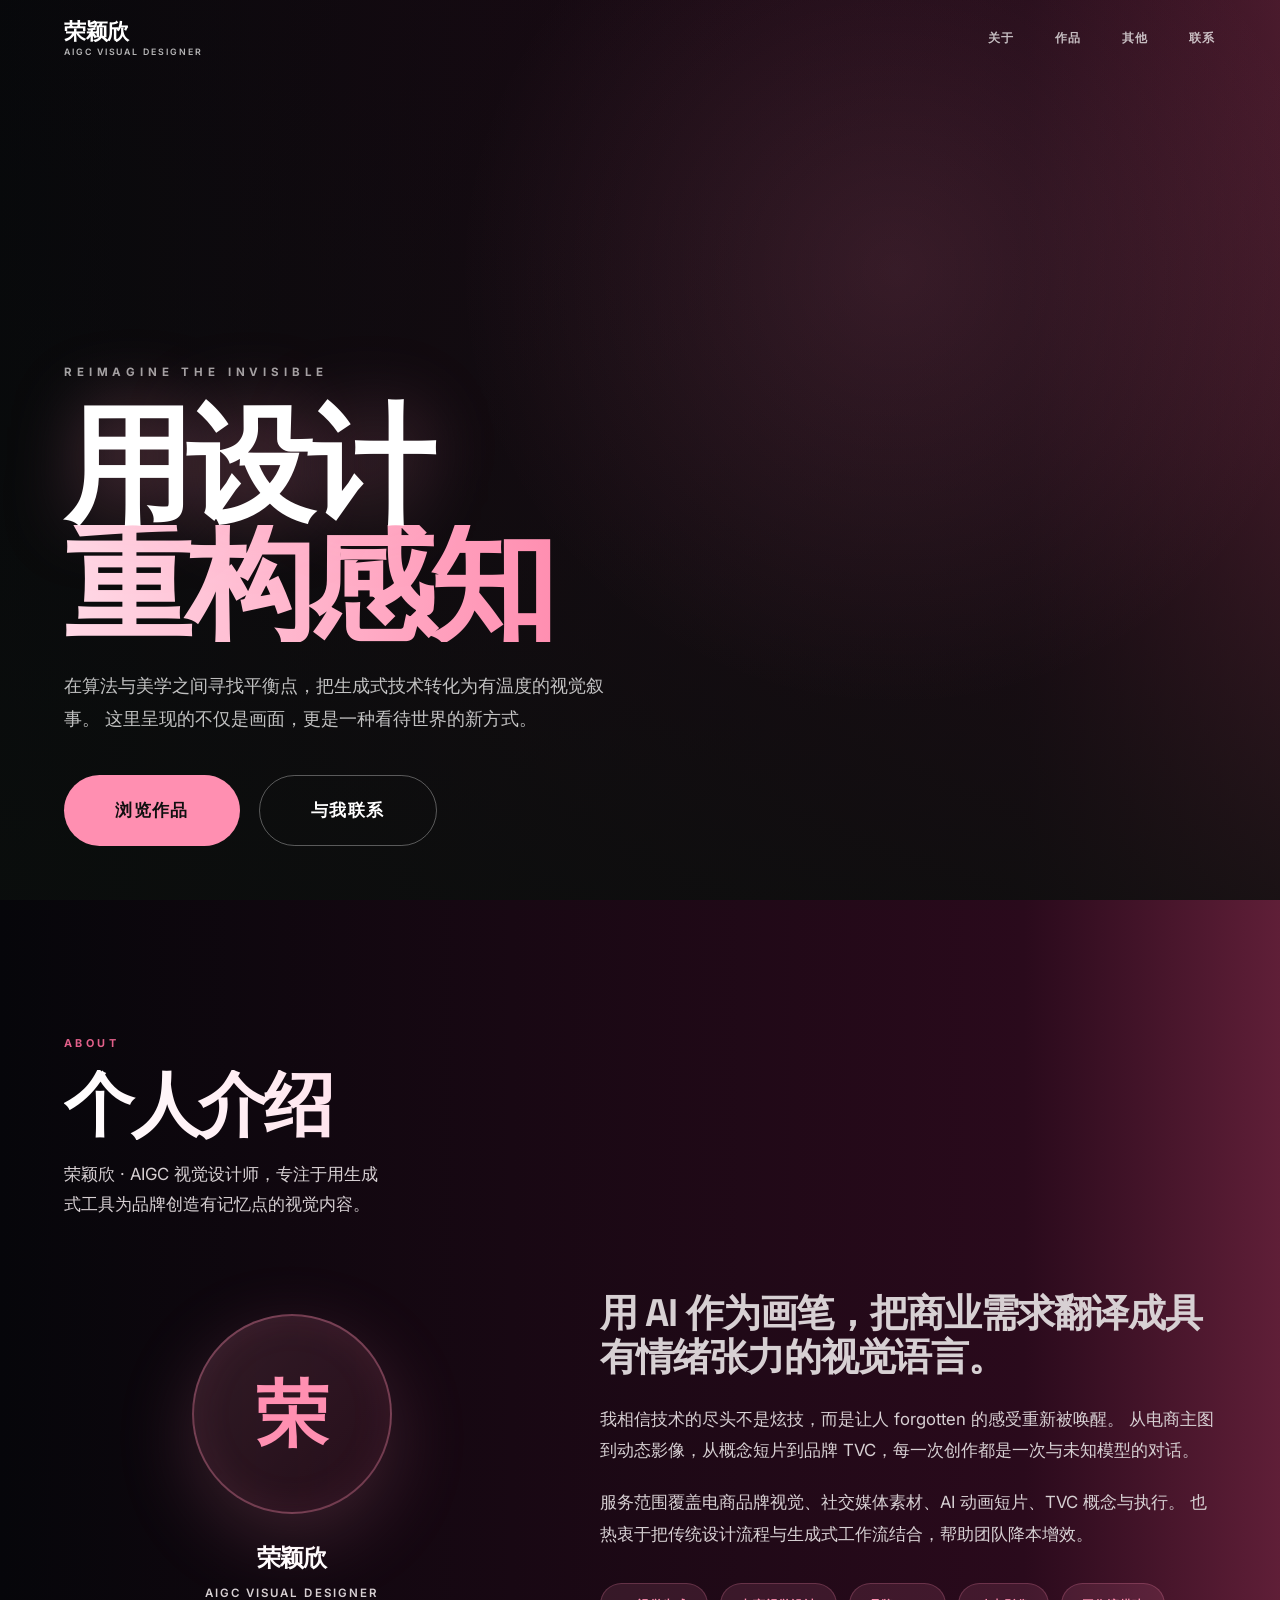
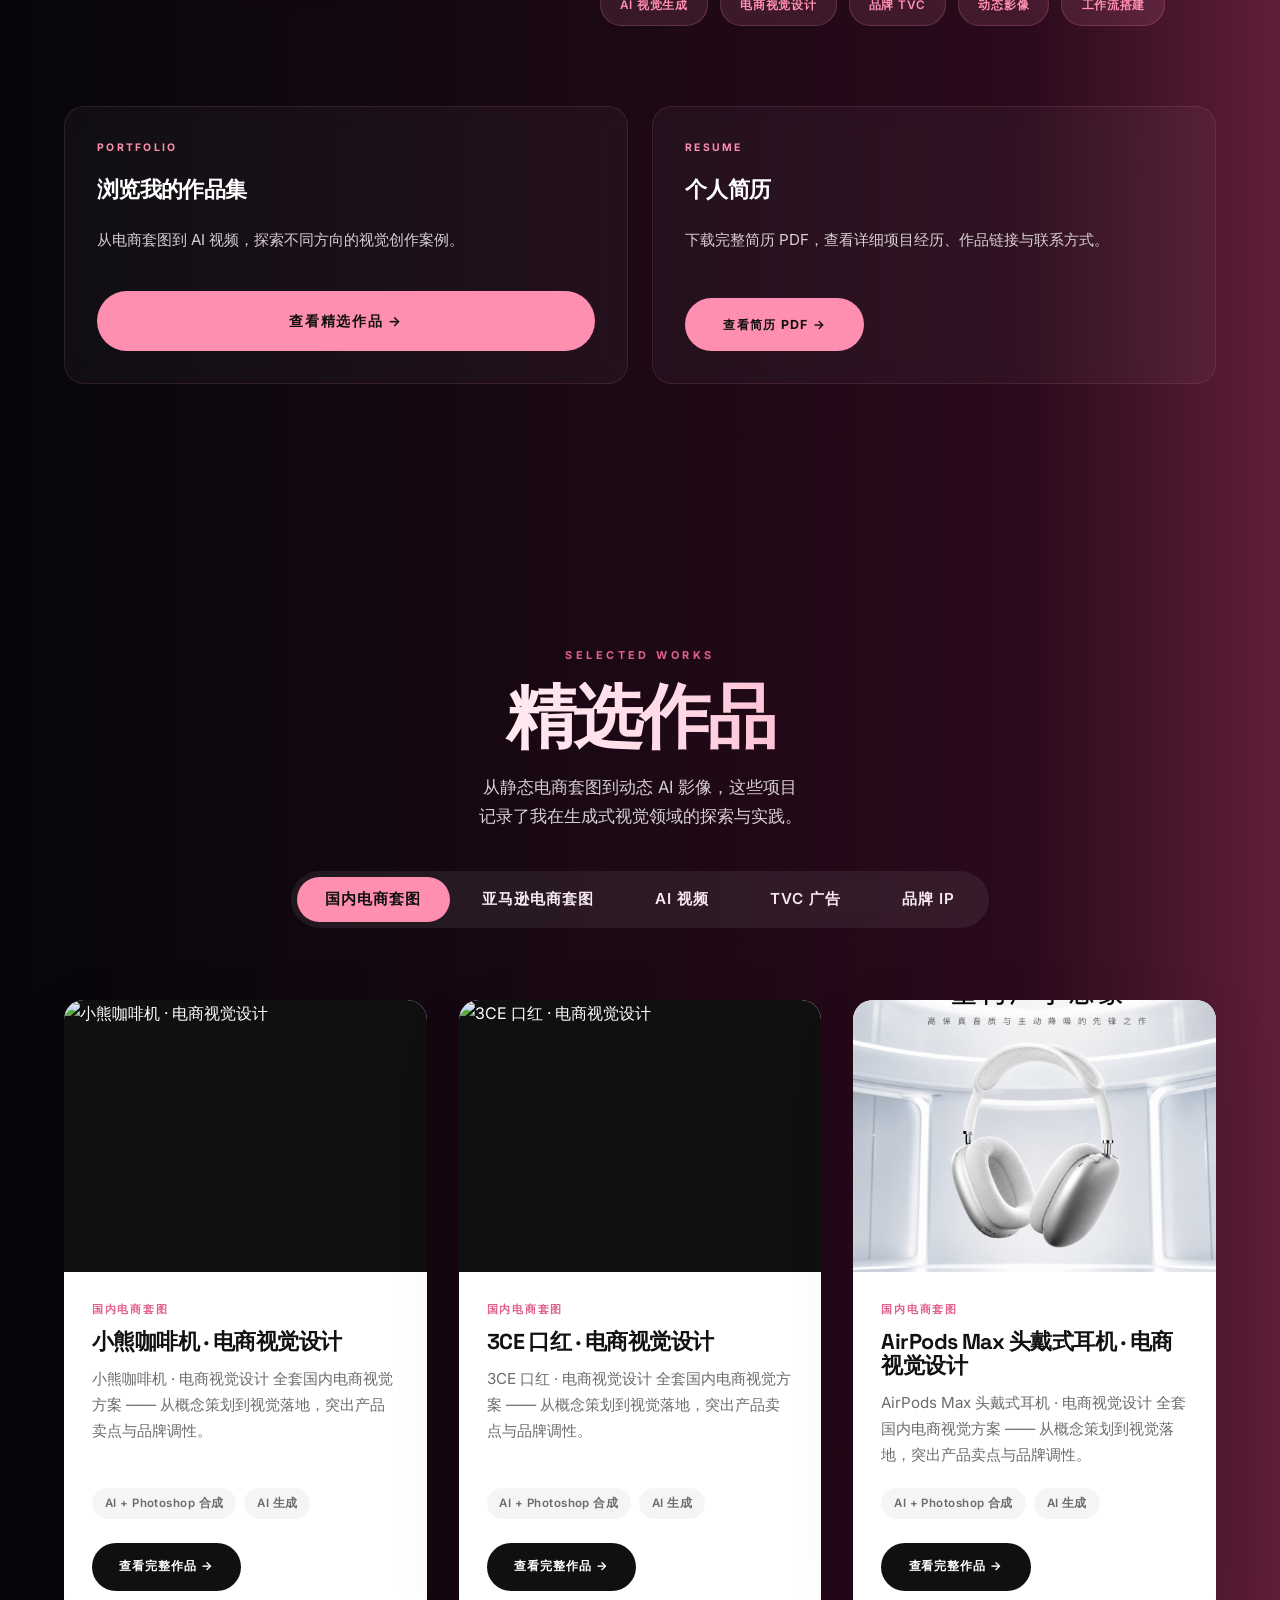
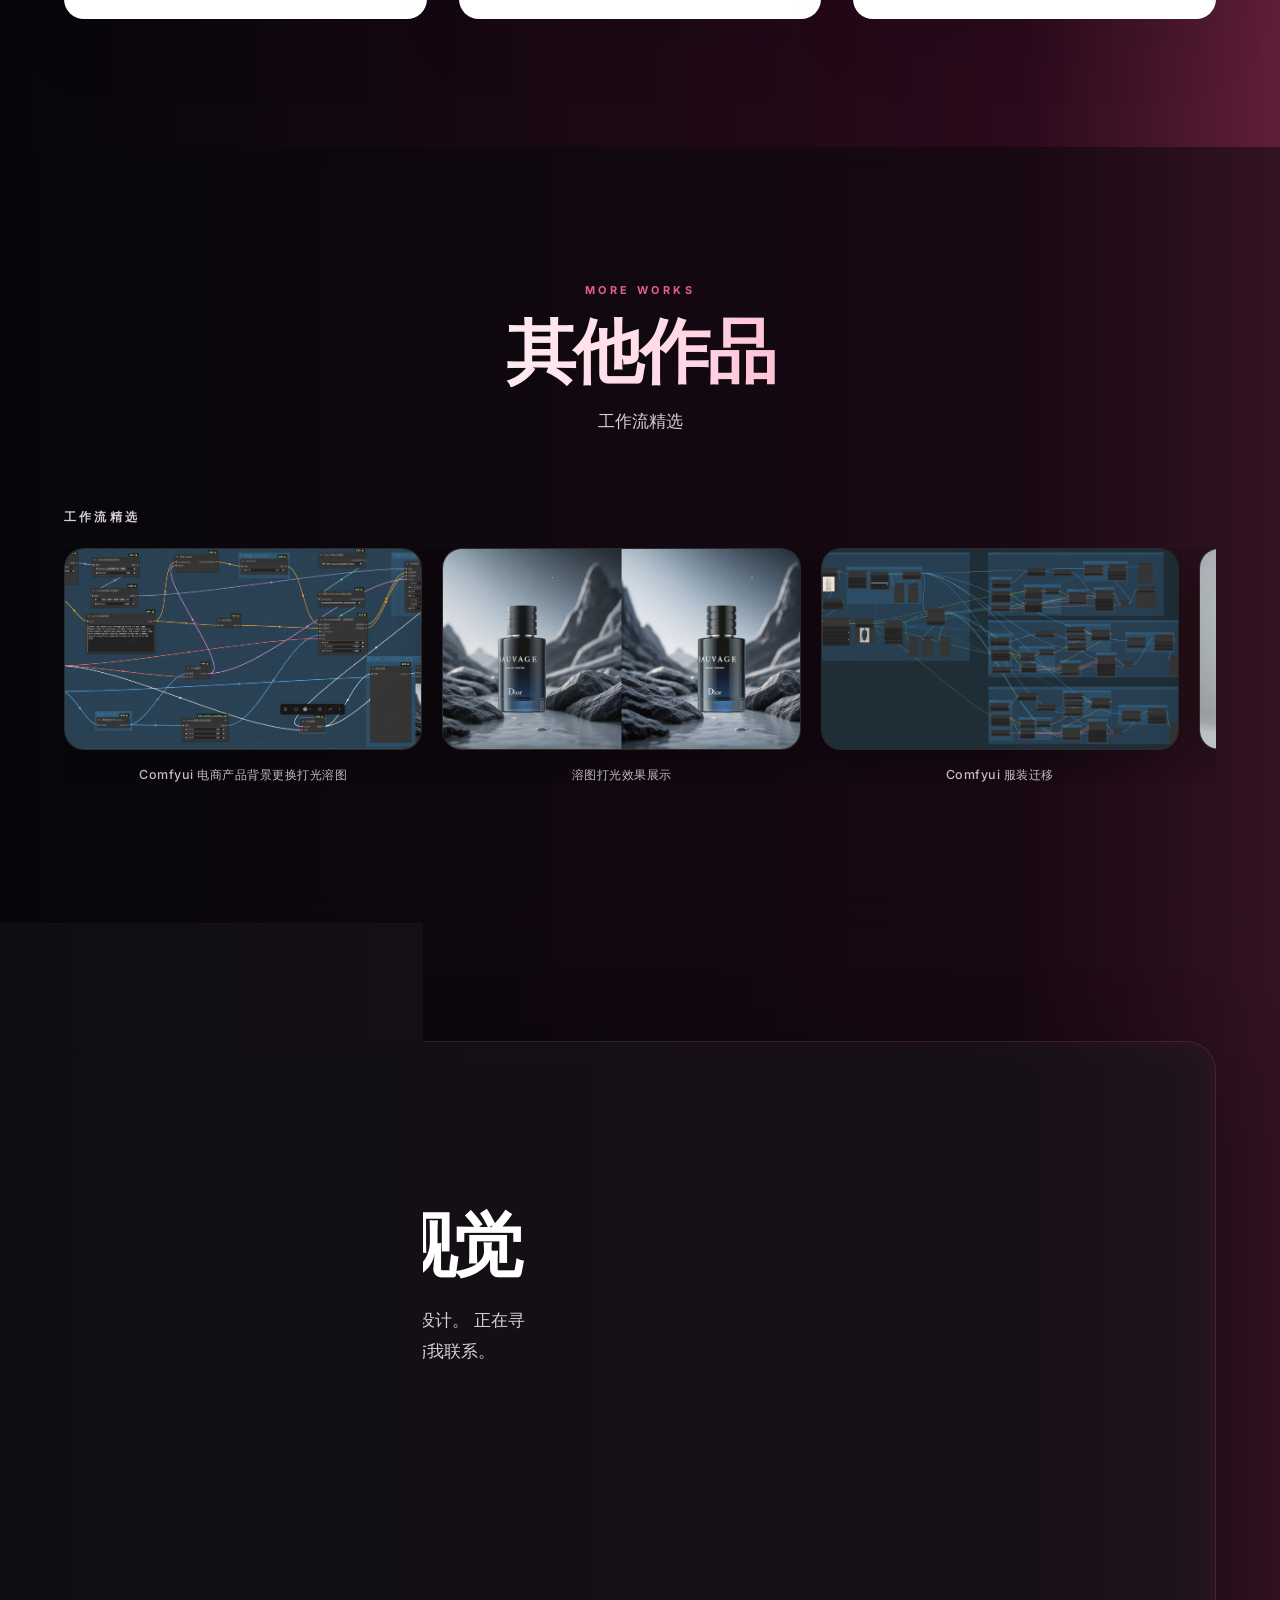
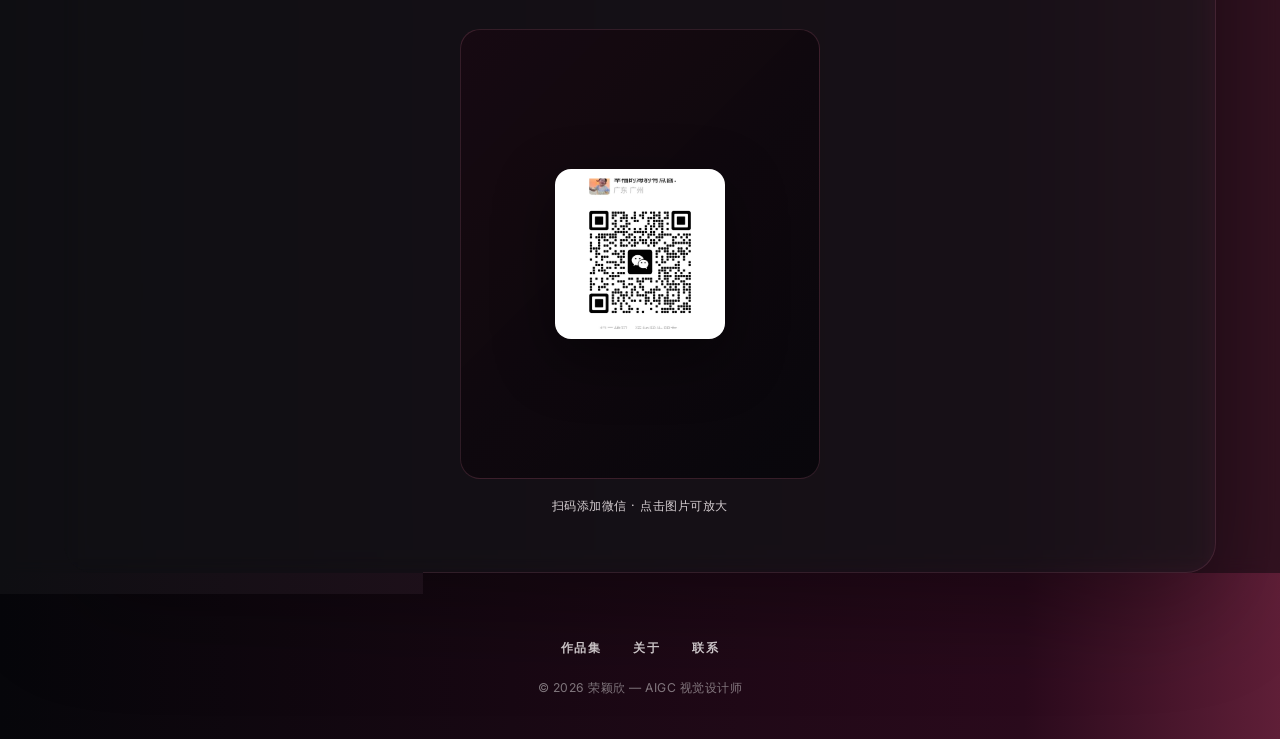
==== index.html @ d53f0a39 "个人作品集静态站：简历板块PDF按钮跳转，视频已压缩(<100MB)，保留中文资源路径" ====
<!DOCTYPE html>
<html lang="zh-CN">
<head>
  <meta charset="UTF-8" />
  <meta name="viewport" content="width=device-width, initial-scale=1.0" />
  <meta http-equiv="Cache-Control" content="no-cache, no-store, must-revalidate" />
  <meta http-equiv="Pragma" content="no-cache" />
  <meta http-equiv="Expires" content="0" />
  <title>荣颖欣 | AIGC 视觉设计师作品集</title>
  <meta name="description" content="AIGC 视觉设计师个人作品集，涵盖电商套图、AI 视频、TVC 广告与品牌视觉。" />
  <link rel="stylesheet" href="assets/style.css?v=25" />
  <!-- 紧急内联：CSS 文件部署暂未生效时，保证 hero 区大按钮样式立刻生效 -->
  <style>
    .hero-actions .btn { font-size: 1.05rem; padding: 1.25rem 3.2rem; letter-spacing: 0.08em; }
    @media (max-width: 640px) {
      .hero-actions .btn { flex: 1 1 auto; min-width: 140px; padding: 1.15rem 2rem; }
    }
  </style>
</head>
<body>
  <header id="site-header">
    <a href="#top" class="logo"><strong>荣颖欣</strong><span>AIGC Visual Designer</span></a>
    <nav class="desktop-nav">
      <a href="#about">关于</a>
      <a href="#works">作品</a>
      <a href="#other-works">其他</a>
      <a href="#contact">联系</a>
    </nav>
    <button class="menu-toggle" aria-label="打开菜单" aria-expanded="false">
      <span></span>
      <span></span>
      <span></span>
    </button>
  </header>

  <nav class="mobile-nav">
    <a href="#about">关于</a>
    <a href="#works">作品</a>
    <a href="#other-works">其他</a>
    <a href="#contact">联系</a>
  </nav>

  <section class="hero" id="top">
    <video autoplay muted loop playsinline>
      <source src="AI视频精选/《交换的影子》/《交换的影子》.mp4" type="video/mp4" />
    </video>
    <div class="hero-overlay"></div>

    <div class="hero-content">
      <p class="hero-subtitle">Reimagine the Invisible</p>
      <h1>
        用设计
        <span class="accent">重构感知</span>
      </h1>
      <p class="hero-lead">
        在算法与美学之间寻找平衡点，把生成式技术转化为有温度的视觉叙事。
        这里呈现的不仅是画面，更是一种看待世界的新方式。
      </p>
      <div class="hero-actions">
        <a href="#works" class="btn btn-primary">浏览作品</a>
        <a href="#contact" class="btn btn-outline">与我联系</a>
      </div>
    </div>
  </section>

  <section id="about" class="page-section section-light">
    <div class="container">
      <div class="section-preamble reveal">
        <span class="section-tag">About</span>
        <h2 class="section-title text-gradient">个人介绍</h2>
        <p class="section-desc">
          荣颖欣 · AIGC 视觉设计师，专注于用生成式工具为品牌创造有记忆点的视觉内容。
        </p>
      </div>
      <div class="about-layout reveal about-intro">
        <div class="about-visual">
          <div class="avatar-frame">
            <span>荣</span>
          </div>
          <div class="about-meta">
            <strong>荣颖欣</strong>
            <span>AIGC Visual Designer</span>
          </div>
        </div>
        <div class="about-content">
          <p class="lead">
            用 AI 作为画笔，把商业需求翻译成具有情绪张力的视觉语言。
          </p>
          <p>
            我相信技术的尽头不是炫技，而是让人 forgotten 的感受重新被唤醒。
            从电商主图到动态影像，从概念短片到品牌 TVC，每一次创作都是一次与未知模型的对话。
          </p>
          <p>
            服务范围覆盖电商品牌视觉、社交媒体素材、AI 动画短片、TVC 概念与执行。
            也热衷于把传统设计流程与生成式工作流结合，帮助团队降本增效。
          </p>
          <div class="skill-tags">
            <span>AI 视觉生成</span>
            <span>电商视觉设计</span>
            <span>品牌 TVC</span>
            <span>动态影像</span>
            <span>工作流搭建</span>
          </div>
        </div>
      </div>

      <div class="resume-bento reveal">
        <div class="bento-card bento-portfolio">
          <span class="bento-tag">Portfolio</span>
          <h3>浏览我的作品集</h3>
          <p>从电商套图到 AI 视频，探索不同方向的视觉创作案例。</p>
          <a href="#works" class="btn btn-primary btn-large">查看精选作品 →</a>
        </div>
        <div class="bento-card bento-cta">
          <span class="bento-tag">Resume</span>
          <h3>个人简历</h3>
          <p>下载完整简历 PDF，查看详细项目经历、作品链接与联系方式。</p>
          <a href="简历/荣颖欣-简历-v2.pdf" class="btn btn-primary" target="_blank" rel="noopener">查看简历 PDF →</a>
        </div>
      </div>
    </div>
  </section>

  <section id="works" class="page-section section-light">
    <div class="container">
      <div class="section-preamble reveal">
        <span class="section-tag">Selected Works</span>
        <h2 class="section-title text-gradient">精选作品</h2>
        <p class="section-desc">
          从静态电商套图到动态 AI 影像，这些项目记录了我在生成式视觉领域的探索与实践。
        </p>
        <nav
          class="pill-nav reveal"
          data-ease="power2.out"
          data-base-color="#f7e9ef"
          data-pill-color="#ff8fb1"
          data-pill-text-color="#111111"
          data-hovered-pill-text-color="#111111"
          aria-label="作品分类"
        >
          <span class="pill-bg" aria-hidden="true"></span>
          <button class="pill-nav-item active" data-filter="domestic">国内电商套图</button>
          <button class="pill-nav-item" data-filter="amazon">亚马逊电商套图</button>
          <button class="pill-nav-item" data-filter="aivideo">AI 视频</button>
          <button class="pill-nav-item" data-filter="tvc">TVC 广告</button>
          <button class="pill-nav-item" data-filter="brandip">品牌 IP</button>
        </nav>
      </div>
      <div class="works-grid"></div>
    </div>
  </section>

  <section id="other-works" class="page-section section-dark other-works">
    <div class="container">
      <div class="section-preamble reveal">
        <span class="section-tag">More Works</span>
        <h2 class="section-title text-gradient">其他作品</h2>
        <p class="section-desc">
          工作流精选
        </p>
      </div>

      <div class="other-row reveal">
        <h3 class="other-category">工作流精选</h3>
        <div class="other-scroll">
          <div class="other-card" data-placeholder>
            <div class="other-thumb">
              <img src="工作流精选/Comfyui电商产品背景更换打光溶图.png" alt="Comfyui 电商产品背景更换打光溶图工作流" loading="lazy" />
            </div>
            <span class="other-caption">Comfyui 电商产品背景更换打光溶图</span>
          </div>
          <div class="other-card" data-placeholder>
            <div class="other-thumb">
              <img src="工作流精选/溶图打光效果展示.jpg" alt="溶图打光效果展示" loading="lazy" />
            </div>
            <span class="other-caption">溶图打光效果展示</span>
          </div>
          <div class="other-card" data-placeholder>
            <div class="other-thumb">
              <img src="工作流精选/Comfyui服装迁移.png" alt="Comfyui 服装迁移工作流" loading="lazy" />
            </div>
            <span class="other-caption">Comfyui 服装迁移</span>
          </div>
          <div class="other-card" data-placeholder>
            <div class="other-thumb">
              <img src="工作流精选/服装迁移效果展示.png" alt="服装迁移效果展示" loading="lazy" />
            </div>
            <span class="other-caption">服装迁移效果展示</span>
          </div>
          <div class="other-card" data-placeholder>
            <div class="other-thumb">
              <img src="工作流精选/Comfyui人脸替换.png" alt="Comfyui 人脸替换工作流" loading="lazy" />
            </div>
            <span class="other-caption">Comfyui 人脸替换</span>
          </div>
          <div class="other-card" data-placeholder>
            <div class="other-thumb">
              <img src="工作流精选/人脸替换效果展示.png" alt="人脸替换效果展示" loading="lazy" />
            </div>
            <span class="other-caption">人脸替换效果展示</span>
          </div>
          <div class="other-card" data-placeholder>
            <div class="other-thumb">
              <img src="工作流精选/Comfyui物品,人脸精修.png" alt="Comfyui 物品/人脸精修工作流" loading="lazy" />
            </div>
            <span class="other-caption">Comfyui 物品/人脸精修</span>
          </div>
          <div class="other-card" data-placeholder>
            <div class="other-thumb">
              <img src="工作流精选/人脸精修效果展示.png" alt="人脸精修效果展示" loading="lazy" />
            </div>
            <span class="other-caption">人脸精修效果展示</span>
          </div>
          <div class="other-card" data-placeholder>
            <div class="other-thumb">
              <img src="工作流精选/物品精修效果展示.png" alt="物品精修效果展示" loading="lazy" />
            </div>
            <span class="other-caption">物品精修效果展示</span>
          </div>
        </div>
      </div>
    </div>
  </section>

  <section id="contact" class="page-section section-dark contact-section">
    <div class="container">
      <div class="contact-card reveal">
        <div class="contact-card-body">
          <span class="section-tag">Contact</span>
          <h2 class="text-gradient">
            一起做点<br />
            有意思的视觉
          </h2>
          <p>
            我是荣颖欣，专注于 AI 视频制作与视觉设计。
            正在寻找合适的工作机会，欢迎扫码添加微信与我联系。
          </p>
          <span class="email-label">邮箱：</span><a href="mailto:1259531864@qq.com" class="email-link">1259531864@qq.com</a>
          <div class="socials">
            <a href="#" class="social" aria-label="微信">WeChat:</a>
          </div>
        </div>
        <div class="contact-card-media">
          <div class="contact-media-frame" data-contact-lightbox>
            <div class="qr-overlay">
              <img src="assets/wechat-qr.jpg" alt="微信二维码" class="qr-code" />
            </div>
          </div>
          <span class="media-caption">扫码添加微信 · 点击图片可放大</span>
        </div>
      </div>
    </div>
  </section>

  <footer class="site-footer site-footer-minimal">
    <div class="container">
      <nav class="footer-links">
        <a href="#works">作品集</a>
        <a href="#about">关于</a>
        <a href="#contact">联系</a>
      </nav>
      <p class="footer-copyright">© 2026 荣颖欣 — AIGC 视觉设计师</p>
    </div>
  </footer>

  <div class="lightbox">
    <button class="lightbox-close" aria-label="关闭">×</button>
    <div class="lightbox-content"></div>
    <div class="lightbox-caption"></div>
  </div>

  <script src="https://cdnjs.cloudflare.com/ajax/libs/gsap/3.12.2/gsap.min.js"></script>
  <script src="https://cdnjs.cloudflare.com/ajax/libs/gsap/3.12.2/ScrollTrigger.min.js"></script>
  <script src="assets/fold-text.js"></script>
  <script src="assets/app.js?v=25"></script>
</body>
</html>
---- assets/style.css ----
/* LUMEN.VISION — AIGC Portfolio */
@import url('https://fonts.googleapis.com/css2?family=Space+Grotesk:wght@400;500;600;700&family=Inter:wght@400;500;600;700;800&display=swap');

:root {
  --dark: #101010;
  --dark-2: #1a1a1a;
  --light: #fffafc;
  --light-2: #ffffff;
  --text-dark: #111111;
  --text-muted: #6f6a6b;
  --text-light: #ffffff;
  --text-light-muted: #d7d0d3;
  --accent: #ff8fb1;
  --accent-dim: #e2608a;
  --accent-wash: #ffeef3;
  --radius: 1.25rem;
  --radius-sm: 0.875rem;
  --shadow: 0 24px 80px rgba(17, 17, 17, 0.07);
  --shadow-strong: 0 32px 100px rgba(17, 17, 17, 0.12);
  --font-display: "Space Grotesk", "PingFang SC", "Microsoft YaHei", "Hiragino Sans GB", sans-serif;
  --font-body: "Inter", "PingFang SC", "Microsoft YaHei", "Hiragino Sans GB", sans-serif;
  --font-mono: "SF Mono", "SFMono-Regular", Consolas, "Liberation Mono", monospace;
}

* {
  box-sizing: border-box;
}

html {
  scroll-behavior: smooth;
}

body {
  margin: 0;
  background: linear-gradient(
    270deg,
    #06060a,
    #160a14,
    #3d0f2a,
    #ff5c8a,
    #2a0a1c,
    #06060a
  );
  background-size: 400% 400%;
  animation: bgShift 24s ease infinite;
  color: var(--text-light);
  font-family: var(--font-body);
  line-height: 1.7;
  overflow-x: hidden;
}

h1, h2, h3, h4, h5, h6, .logo strong {
  font-family: var(--font-display);
}

@keyframes bgShift {
  0% {
    background-position: 0% 50%;
  }
  50% {
    background-position: 100% 50%;
  }
  100% {
    background-position: 0% 50%;
  }
}

::selection {
  background: var(--accent);
  color: var(--dark);
}

a {
  color: inherit;
  text-decoration: none;
}

img {
  max-width: 100%;
  display: block;
}

/* Header */
header {
  position: fixed;
  top: 0;
  left: 0;
  right: 0;
  z-index: 100;
  display: flex;
  align-items: center;
  justify-content: space-between;
  padding: 1.25rem 5vw;
  color: var(--text-light);
  transition: background 0.35s ease, color 0.35s ease, box-shadow 0.35s ease;
}

header.scrolled {
  background: rgba(11, 15, 13, 0.75);
  backdrop-filter: blur(14px);
}

header.light {
  background: rgba(8, 8, 12, 0.75);
  color: var(--text-light);
  box-shadow: 0 1px 0 rgba(255, 255, 255, 0.06);
}

header.light .desktop-nav a {
  color: rgba(255, 255, 255, 0.72);
}

header.light .desktop-nav a:hover {
  color: var(--text-light);
}

header.light .menu-toggle span {
  background: var(--text-light);
}

.logo {
  display: flex;
  flex-direction: column;
  line-height: 1.05;
  font-weight: 700;
}

.logo strong {
  font-family: var(--font-display);
  font-size: 1.4rem;
  letter-spacing: -0.02em;
}

.logo span {
  font-family: var(--font-body);
  font-size: 0.55rem;
  letter-spacing: 0.22em;
  text-transform: uppercase;
  opacity: 0.7;
  margin-top: 0.2rem;
  font-weight: 600;
}

.desktop-nav {
  display: flex;
  gap: 2.5rem;
}

.desktop-nav a {
  font-family: var(--font-body);
  font-size: 0.78rem;
  font-weight: 600;
  letter-spacing: 0.12em;
  text-transform: uppercase;
  color: rgba(255, 255, 255, 0.72);
  transition: color 0.25s;
  position: relative;
}

.desktop-nav a::after {
  content: "";
  position: absolute;
  bottom: -4px;
  left: 0;
  width: 0;
  height: 2px;
  background: var(--accent);
  transition: width 0.25s;
}

.desktop-nav a:hover {
  color: var(--text-light);
}

.desktop-nav a:hover::after {
  width: 100%;
}

.menu-toggle {
  display: none;
  flex-direction: column;
  gap: 5px;
  cursor: pointer;
  background: none;
  border: none;
  padding: 0.5rem;
}

.menu-toggle span {
  display: block;
  width: 24px;
  height: 2px;
  background: currentColor;
  transition: transform 0.3s, opacity 0.3s;
}

.mobile-nav {
  display: none;
  position: fixed;
  inset: 0;
  background: rgba(11, 15, 13, 0.96);
  flex-direction: column;
  align-items: center;
  justify-content: center;
  gap: 2rem;
  z-index: 99;
  color: var(--text-light);
}

.mobile-nav.active {
  display: flex;
}

.mobile-nav a {
  font-family: var(--font-display);
  font-size: 1.75rem;
  font-weight: 700;
  letter-spacing: -0.02em;
}

/* Hero */
.hero {
  position: relative;
  height: 100vh;
  min-height: 800px;
  display: flex;
  flex-direction: column;
  justify-content: flex-end;
  color: var(--text-light);
  overflow: hidden;
}

.hero video {
  position: absolute;
  inset: 0;
  width: 100%;
  height: 100%;
  object-fit: cover;
  z-index: -2;
}

.hero-overlay {
  position: absolute;
  inset: 0;
  background:
    radial-gradient(circle at 70% 30%, rgba(255, 143, 177, 0.12), transparent 40%),
    linear-gradient(180deg, rgba(11, 15, 13, 0.25) 0%, rgba(11, 15, 13, 0.45) 50%, rgba(11, 15, 13, 0.82) 100%);
  z-index: -1;
}

.hero-content {
  position: relative;
  z-index: 2;
  padding: 0 5vw 6vh;
  max-width: 1100px;
  animation: fadeUp 1s ease both;
}

.hero-subtitle {
  font-family: var(--font-body);
  font-size: 0.72rem;
  font-weight: 700;
  letter-spacing: 0.42em;
  color: rgba(255, 255, 255, 0.62);
  text-transform: uppercase;
  margin-bottom: 1.5rem;
}

.hero h1 {
  font-family: var(--font-display);
  font-size: clamp(3.5rem, 10vw, 9rem);
  line-height: 0.92;
  font-weight: 700;
  letter-spacing: -0.05em;
  margin: 0 0 1.75rem;
  text-shadow: 0 0 70px rgba(255, 143, 177, 0.35);
}

.hero h1 .accent {
  display: block;
  background: linear-gradient(90deg, #ffd9e6 0%, #ff8fb1 50%, #ff5c8a 100%);
  -webkit-background-clip: text;
  background-clip: text;
  color: transparent;
  -webkit-text-fill-color: transparent;
  text-shadow: none;
}

.hero-lead {
  max-width: 540px;
  color: rgba(255, 255, 255, 0.75);
  font-size: 1.1rem;
  line-height: 1.85;
  margin-bottom: 2.5rem;
}

.hero-actions {
  display: flex;
  gap: 1.2rem;
  flex-wrap: wrap;
}

.hero-actions .btn {
  font-size: 1.05rem;
  padding: 1.25rem 3.2rem;
  letter-spacing: 0.08em;
}

@media (max-width: 640px) {
  .hero-actions .btn {
    flex: 1 1 auto;
    min-width: 140px;
    padding: 1.15rem 2rem;
  }
}

.btn {
  display: inline-flex;
  align-items: center;
  justify-content: center;
  gap: 0.5rem;
  padding: 1rem 2.4rem;
  border-radius: 999px;
  font-family: var(--font-body);
  font-weight: 700;
  font-size: 0.78rem;
  letter-spacing: 0.1em;
  text-transform: uppercase;
  transition: transform 0.25s, box-shadow 0.25s, background 0.25s, color 0.25s;
  border: none;
  cursor: pointer;
}

.btn-primary {
  background: var(--accent);
  color: var(--dark);
}

.btn-primary:hover {
  transform: translateY(-2px);
  box-shadow: 0 12px 30px rgba(255, 143, 177, 0.3);
}

.btn-outline {
  background: transparent;
  color: var(--text-light);
  border: 1px solid rgba(255, 255, 255, 0.32);
}

.btn-outline:hover {
  border-color: var(--accent);
  color: var(--accent);
}

.btn-large {
  padding: 1.15rem 2.8rem;
  font-size: 0.85rem;
  letter-spacing: 0.12em;
}

.hero-ribbon {
  position: relative;
  z-index: 2;
  display: flex;
  justify-content: center;
  gap: 1rem;
  padding: 1.5rem 5vw;
  border-top: 1px solid rgba(255, 255, 255, 0.1);
  background: rgba(0, 0, 0, 0.2);
  backdrop-filter: blur(8px);
  flex-wrap: wrap;
}

.hero-stat {
  text-align: center;
  min-width: 110px;
  padding: 0.5rem 1rem;
}

.hero-stat strong {
  display: block;
  font-family: var(--font-display);
  font-size: 1.7rem;
  font-weight: 700;
  color: var(--accent);
  line-height: 1;
  letter-spacing: -0.03em;
}

.hero-stat span {
  display: block;
  font-family: var(--font-body);
  font-size: 0.65rem;
  color: rgba(255, 255, 255, 0.58);
  letter-spacing: 0.14em;
  text-transform: uppercase;
  margin-top: 0.4rem;
  font-weight: 600;
}

/* Sections */
.page-section {
  padding: 8rem 5vw;
  position: relative;
}

.section-light {
  background: transparent;
  color: var(--text-light);
}

.section-light .section-desc,
.section-light .section-preamble p,
.section-light .about-content p,
.section-light .service-list p,
.section-light .insight-card p,
.section-light .quote cite {
  color: var(--text-light-muted);
}

.section-dark {
  background: rgba(8, 8, 12, 0.5);
  backdrop-filter: blur(8px);
  color: var(--text-light);
}

.section-dark .section-desc,
.section-dark .contact-section p {
  color: var(--text-light-muted);
}

.section-accent {
  background: rgba(255, 92, 138, 0.08);
  backdrop-filter: blur(6px);
  color: var(--text-light);
}

.container {
  max-width: 1280px;
  margin: 0 auto;
}

.section-preamble {
  max-width: 720px;
  margin-bottom: 4.5rem;
}

#works .section-preamble {
  margin-left: auto;
  margin-right: auto;
  text-align: center;
}

#works .pill-nav {
  display: flex;
  justify-content: center;
  width: fit-content;
  margin-left: auto;
  margin-right: auto;
}

#works .section-preamble .pill-nav {
  margin-top: 2.5rem;
  margin-bottom: 0;
}

.section-tag {
  display: inline-block;
  font-family: var(--font-body);
  font-size: 0.68rem;
  letter-spacing: 0.32em;
  text-transform: uppercase;
  color: var(--accent-dim);
  margin-bottom: 1.1rem;
  font-weight: 700;
}

.section-title {
  font-family: var(--font-display);
  font-size: clamp(2.4rem, 5.5vw, 4.5rem);
  font-weight: 700;
  line-height: 1.0;
  letter-spacing: -0.045em;
  margin: 0 0 1.25rem;
}

.section-title.text-gradient {
  background: linear-gradient(90deg, #ffffff 0%, #ffd9e6 55%, #ff8fb1 100%);
  -webkit-background-clip: text;
  background-clip: text;
  color: transparent;
  -webkit-text-fill-color: transparent;
}

.section-desc {
  font-size: 1.05rem;
  line-height: 1.75;
  max-width: 560px;
  margin: 0;
  text-wrap: balance;
}

#other-works .section-preamble {
  margin-left: auto;
  margin-right: auto;
  text-align: center;
}

#works .section-desc,
#other-works .section-desc {
  margin-left: auto;
  margin-right: auto;
  text-align: center;
}

/* About — Personal Intro */
.about-layout {
  display: grid;
  grid-template-columns: 0.85fr 1.15fr;
  gap: 5rem;
  align-items: center;
}

.about-intro {
  align-items: center;
}

.about-visual {
  display: flex;
  flex-direction: column;
  align-items: center;
  text-align: center;
  gap: 1.5rem;
  position: sticky;
  top: 8rem;
}

.avatar-frame {
  width: clamp(140px, 18vw, 200px);
  height: clamp(140px, 18vw, 200px);
  border-radius: 50%;
  display: flex;
  align-items: center;
  justify-content: center;
  background: linear-gradient(135deg, rgba(255, 143, 177, 0.15), rgba(255, 92, 138, 0.08));
  border: 2px solid rgba(255, 143, 177, 0.35);
  box-shadow: 0 24px 80px rgba(255, 143, 177, 0.18), inset 0 0 40px rgba(255, 143, 177, 0.08);
  backdrop-filter: blur(6px);
}

.avatar-frame span {
  font-family: var(--font-display);
  font-size: clamp(3rem, 6vw, 4.5rem);
  font-weight: 700;
  color: var(--accent);
  line-height: 1;
}

.about-meta {
  display: flex;
  flex-direction: column;
  gap: 0.35rem;
}

.about-meta strong {
  font-family: var(--font-display);
  font-size: 1.5rem;
  font-weight: 700;
  letter-spacing: -0.03em;
  color: var(--text-light);
}

.about-meta span {
  font-family: var(--font-body);
  font-size: 0.72rem;
  font-weight: 600;
  letter-spacing: 0.18em;
  text-transform: uppercase;
  color: var(--text-light-muted);
}

.about-content .lead {
  font-family: var(--font-display);
  font-size: clamp(1.6rem, 3vw, 2.4rem);
  font-weight: 700;
  line-height: 1.15;
  letter-spacing: -0.03em;
  margin: 0 0 1.5rem;
  color: var(--text-light);
}

.about-content p {
  font-size: 1.05rem;
  line-height: 1.9;
  margin: 0 0 1.25rem;
  color: var(--text-light-muted);
}

.skill-tags {
  display: flex;
  flex-wrap: wrap;
  gap: 0.75rem;
  margin-top: 2rem;
}

.skill-tags span {
  font-family: var(--font-body);
  font-size: 0.74rem;
  font-weight: 600;
  letter-spacing: 0.06em;
  padding: 0.65rem 1.2rem;
  border-radius: 999px;
  background: rgba(255, 143, 177, 0.12);
  border: 1px solid rgba(255, 143, 177, 0.22);
  color: var(--accent);
  transition: background 0.25s, transform 0.25s;
}

.skill-tags span:hover {
  background: rgba(255, 143, 177, 0.22);
  transform: translateY(-2px);
}

/* Resume Bento */
.resume-bento {
  display: grid;
  grid-template-columns: repeat(2, 1fr);
  gap: 1.5rem;
  margin-top: 5rem;
}

.bento-card {
  position: relative;
  background: rgba(255, 255, 255, 0.035);
  border: 1px solid rgba(255, 143, 177, 0.12);
  border-radius: var(--radius);
  padding: 2rem;
  backdrop-filter: blur(10px);
  transition: transform 0.4s cubic-bezier(0.25, 0.46, 0.45, 0.94), box-shadow 0.4s ease, border-color 0.4s ease;
  overflow: hidden;
}

.bento-card::before {
  content: "";
  position: absolute;
  inset: -1px;
  border-radius: inherit;
  padding: 1px;
  background: linear-gradient(135deg, rgba(255, 143, 177, 0.45), rgba(255, 92, 138, 0.15), rgba(255, 143, 177, 0.45));
  -webkit-mask: linear-gradient(#fff 0 0) content-box, linear-gradient(#fff 0 0);
  -webkit-mask-composite: xor;
  mask-composite: exclude;
  opacity: 0;
  transition: opacity 0.4s ease;
  pointer-events: none;
}

.bento-card:hover {
  transform: translateY(-8px);
  border-color: rgba(255, 143, 177, 0.35);
  box-shadow: 0 28px 80px rgba(255, 143, 177, 0.14);
}

.bento-card:hover::before {
  opacity: 1;
}

.bento-tag {
  display: inline-block;
  font-family: var(--font-body);
  font-size: 0.65rem;
  letter-spacing: 0.22em;
  text-transform: uppercase;
  color: var(--accent);
  font-weight: 700;
  margin-bottom: 0.85rem;
}

.bento-card h3 {
  font-family: var(--font-display);
  font-size: 1.4rem;
  font-weight: 700;
  line-height: 1.1;
  letter-spacing: -0.03em;
  margin: 0 0 1rem;
  color: var(--text-light);
}

.bento-card p {
  font-size: 0.95rem;
  line-height: 1.75;
  margin: 0 0 0.6rem;
  color: var(--text-light-muted);
}

.bento-portfolio,
.bento-cta {
  display: flex;
  flex-direction: column;
  align-items: flex-start;
  gap: 0.5rem;
}

.bento-portfolio .btn,
.bento-cta .btn {
  margin-top: auto;
}

.bento-portfolio .btn {
  width: 100%;
  margin-top: 1.25rem;
}

/* Works */
/* PillNav */
.pill-nav {
  position: relative;
  display: inline-flex;
  gap: 0.25rem;
  padding: 0.35rem;
  margin-bottom: 3rem;
  border-radius: 999px;
  background: rgba(255, 255, 255, 0.07);
  backdrop-filter: blur(6px);
  flex-wrap: wrap;
}

.pill-bg {
  position: absolute;
  top: 0.35rem;
  left: 0.35rem;
  height: calc(100% - 0.7rem);
  border-radius: 999px;
  background: var(--pill-nav-pill-color, #111613);
  z-index: 0;
  pointer-events: none;
  will-change: left, width;
}

.pill-nav-item {
  position: relative;
  z-index: 1;
  padding: 0.75rem 1.8rem;
  border-radius: 999px;
  border: none;
  background: transparent;
  color: var(--pill-nav-base-color, #000000);
  font-family: var(--font-body);
  font-size: 0.95rem;
  font-weight: 600;
  letter-spacing: 0.06em;
  cursor: pointer;
  transition: color 0.25s ease;
  white-space: nowrap;
}

.pill-nav-item.active {
  color: var(--pill-nav-pill-text-color, #ffffff);
  font-weight: 700;
}

.works-grid {
  display: grid;
  grid-template-columns: repeat(3, 1fr);
  gap: 2rem;
}

.card {
  display: flex;
  flex-direction: column;
  border-radius: var(--radius);
  overflow: hidden;
  background: var(--light-2);
  cursor: pointer;
  opacity: 0;
  animation: fadeUp 0.6s ease forwards;
  box-shadow: var(--shadow);
  transition: transform 0.35s ease, box-shadow 0.35s ease;
}

.card:nth-child(1) { animation-delay: 0.05s; }
.card:nth-child(2) { animation-delay: 0.1s; }
.card:nth-child(3) { animation-delay: 0.15s; }
.card:nth-child(4) { animation-delay: 0.2s; }
.card:nth-child(5) { animation-delay: 0.25s; }
.card:nth-child(6) { animation-delay: 0.3s; }
.card:nth-child(7) { animation-delay: 0.35s; }
.card:nth-child(8) { animation-delay: 0.4s; }
.card:nth-child(9) { animation-delay: 0.45s; }
.card:nth-child(10) { animation-delay: 0.5s; }
.card:nth-child(11) { animation-delay: 0.55s; }
.card:nth-child(12) { animation-delay: 0.6s; }

.card:hover {
  transform: translateY(-8px);
  box-shadow: var(--shadow-strong);
}

.card-media {
  position: relative;
  aspect-ratio: 4 / 3;
  overflow: hidden;
  background: var(--dark);
}

.placeholder-media {
  width: 100%;
  height: 100%;
  display: flex;
  align-items: center;
  justify-content: center;
  background: linear-gradient(135deg, #1a1f1c 0%, #2b332e 100%);
}

.placeholder-media span {
  font-family: var(--font-display);
  font-size: 3rem;
  font-weight: 700;
  color: var(--accent);
  opacity: 0.85;
  letter-spacing: -0.05em;
}

.card-media img,
.card-media video {
  width: 100%;
  height: 100%;
  object-fit: cover;
  transition: transform 0.7s ease;
}

.card:hover .card-media img,
.card:hover .card-media video {
  transform: scale(1.05);
}

.card-body {
  display: flex;
  flex-direction: column;
  flex: 1;
  padding: 1.75rem;
}

.card-tag {
  display: inline-block;
  width: fit-content;
  font-family: var(--font-body);
  font-size: 0.68rem;
  letter-spacing: 0.16em;
  text-transform: uppercase;
  color: var(--accent-dim);
  font-weight: 700;
  margin-bottom: 0.75rem;
}

.card-body h4 {
  font-family: var(--font-display);
  font-size: 1.35rem;
  font-weight: 700;
  line-height: 1.12;
  letter-spacing: -0.025em;
  margin: 0 0 0.75rem;
  color: var(--text-dark);
}

.card-body p {
  color: var(--text-muted);
  font-size: 0.95rem;
  line-height: 1.7;
  margin: 0 0 1.25rem;
  flex: 1;
}

.card-meta {
  display: flex;
  gap: 0.5rem;
  flex-wrap: wrap;
  margin-bottom: 1.5rem;
}

.card-meta span {
  font-family: var(--font-body);
  font-size: 0.72rem;
  font-weight: 600;
  color: var(--text-muted);
  background: rgba(0, 0, 0, 0.04);
  padding: 0.35rem 0.8rem;
  border-radius: 999px;
  letter-spacing: 0.04em;
}

.card-action {
  align-self: flex-start;
  padding: 0.85rem 1.7rem;
  border-radius: 999px;
  border: none;
  background: var(--dark);
  color: var(--text-light);
  font-family: var(--font-body);
  font-size: 0.76rem;
  font-weight: 700;
  letter-spacing: 0.08em;
  text-transform: uppercase;
  cursor: pointer;
  transition: background 0.25s, transform 0.25s;
}

.card-action:hover {
  background: var(--accent);
  color: var(--dark);
  transform: translateY(-2px);
}

.play-icon {
  position: absolute;
  top: 50%;
  left: 50%;
  transform: translate(-50%, -50%);
  width: 54px;
  height: 54px;
  border-radius: 50%;
  background: var(--accent);
  display: flex;
  align-items: center;
  justify-content: center;
  z-index: 2;
  pointer-events: none;
  opacity: 0.95;
  box-shadow: 0 8px 24px rgba(0, 0, 0, 0.25);
}

.play-icon svg {
  width: 18px;
  height: 18px;
  fill: var(--dark);
  margin-left: 2px;
}

/* Capabilities */
.feature-split {
  display: grid;
  grid-template-columns: 1fr 1fr;
  gap: 5rem;
  align-items: center;
}

.media-card {
  border-radius: var(--radius);
  overflow: hidden;
  aspect-ratio: 4 / 3;
  box-shadow: var(--shadow-strong);
  background: var(--dark);
}

.media-card video,
.media-card img {
  width: 100%;
  height: 100%;
  object-fit: cover;
}

.service-list {
  list-style: none;
  padding: 0;
  margin: 2.5rem 0 0;
}

.service-list li {
  display: flex;
  gap: 1.5rem;
  padding: 1.75rem 0;
  border-bottom: 1px solid rgba(0, 0, 0, 0.07);
}

.service-list li:first-child {
  padding-top: 0;
}

.service-list .num {
  font-family: "Inter", sans-serif;
  font-size: 1rem;
  font-weight: 800;
  color: var(--accent-dim);
  flex-shrink: 0;
  width: 1.5rem;
}

.service-list h3 {
  margin: 0 0 0.35rem;
  font-size: 1.15rem;
  font-weight: 700;
}

.service-list p {
  margin: 0;
  font-size: 0.95rem;
  line-height: 1.75;
}

/* Quote */
.quote {
  text-align: center;
  max-width: 900px;
  margin: 0 auto;
}

.quote p {
  font-family: var(--font-display);
  font-size: clamp(1.9rem, 4.2vw, 3.2rem);
  font-weight: 700;
  line-height: 1.08;
  letter-spacing: -0.035em;
  margin: 0 0 1.5rem;
  color: var(--text-light);
}

.quote cite {
  font-family: var(--font-body);
  font-style: normal;
  letter-spacing: 0.18em;
  text-transform: uppercase;
  font-size: 0.72rem;
  font-weight: 700;
  color: var(--text-light-muted);
}

/* Other Works */
.other-works {
  background: rgba(8, 8, 12, 0.5);
  backdrop-filter: blur(8px);
}

.other-works .section-title {
  color: var(--text-light);
}

.other-works .section-desc {
  color: var(--text-light-muted);
}

.other-row {
  margin-bottom: 3.5rem;
}

.other-row:last-child {
  margin-bottom: 0;
}

.other-category {
  font-family: var(--font-body);
  font-size: 0.72rem;
  letter-spacing: 0.28em;
  text-transform: uppercase;
  color: var(--text-light-muted);
  margin: 0 0 1.25rem;
  font-weight: 700;
}

.other-scroll {
  overflow: hidden;
  position: relative;
}

.other-track {
  display: flex;
  gap: 1.25rem;
  width: max-content;
  animation-name: marquee;
  animation-timing-function: linear;
  animation-iteration-count: infinite;
  will-change: transform;
}

.other-scroll:hover .other-track {
  animation-play-state: paused;
}

@keyframes marquee {
  from {
    transform: translateX(0);
  }
  to {
    transform: translateX(calc(-1 * var(--set-width, 50%)));
  }
}

.other-card {
  flex: 0 0 auto;
  width: clamp(260px, 28vw, 360px);
  cursor: pointer;
}

.other-thumb {
  position: relative;
  aspect-ratio: 16 / 9;
  border-radius: var(--radius);
  overflow: hidden;
  background: var(--dark-2);
  border: 1px solid rgba(255, 255, 255, 0.08);
  box-shadow: 0 12px 40px rgba(0, 0, 0, 0.35);
}

.other-thumb img {
  width: 100%;
  height: 100%;
  object-fit: cover;
  transition: transform 0.5s ease;
}

.other-card:hover .other-thumb img {
  transform: scale(1.05);
}

.other-caption {
  display: block;
  text-align: center;
  font-family: var(--font-body);
  color: var(--text-light-muted);
  font-size: 0.78rem;
  font-weight: 500;
  letter-spacing: 0.04em;
  margin-top: 0.9rem;
}

/* Contact */
.contact-section {
  padding-bottom: 0;
}

.contact-card {
  display: grid;
  grid-template-columns: 1fr;
  gap: 3.5rem;
  align-items: center;
  background: rgba(255, 255, 255, 0.035);
  border: 1px solid rgba(255, 143, 177, 0.12);
  border-radius: calc(var(--radius) * 1.5);
  padding: 3.5rem;
  backdrop-filter: blur(12px);
  box-shadow: 0 32px 100px rgba(0, 0, 0, 0.35);
  transition: border-color 0.4s ease, box-shadow 0.4s ease;
}

.contact-card:hover {
  border-color: rgba(255, 143, 177, 0.28);
  box-shadow: 0 40px 120px rgba(255, 143, 177, 0.12);
}

.contact-card-body {
  display: flex;
  flex-direction: column;
  align-items: flex-start;
  gap: 1.5rem;
  max-width: 720px;
}

.contact-card-body .section-tag {
  margin-bottom: 0;
}

.contact-card-body h2 {
  font-family: var(--font-display);
  font-size: clamp(2.4rem, 5.5vw, 4.5rem);
  font-weight: 700;
  line-height: 1.0;
  letter-spacing: -0.05em;
  margin: 0;
}

.contact-card-body p {
  max-width: 420px;
  margin: 0;
  font-size: 1.05rem;
  line-height: 1.8;
  color: var(--text-light-muted);
}

.contact-card-body .email-label {
  display: inline-block;
  margin-right: 0.4rem;
  font-family: var(--font-display);
  font-size: clamp(1.2rem, 2.5vw, 1.7rem);
  color: var(--text-light-muted);
  vertical-align: baseline;
}

.contact-card-body .email-link {
  display: inline-block;
  font-family: var(--font-display);
  font-size: clamp(1.2rem, 2.5vw, 1.7rem);
  font-weight: 700;
  letter-spacing: -0.02em;
  color: var(--text-light);
  border-bottom: 3px solid var(--accent);
  padding-bottom: 0.25rem;
  transition: color 0.25s;
}

.contact-card-body .email-link:hover {
  color: var(--accent);
}

.contact-card-body .socials {
  display: flex;
  justify-content: flex-start;
  gap: 1rem;
  margin-top: 0.5rem;
  flex-wrap: wrap;
}

.contact-card-media {
  display: flex;
  flex-direction: column;
  align-items: center;
  gap: 1rem;
}

.contact-media-frame {
  position: relative;
  width: 100%;
  max-width: 360px;
  aspect-ratio: 4 / 5;
  border-radius: var(--radius);
  overflow: hidden;
  background: linear-gradient(135deg, rgba(30, 12, 22, 0.85), rgba(10, 8, 14, 0.95));
  border: 1px solid rgba(255, 143, 177, 0.15);
  cursor: pointer;
  transition: transform 0.4s ease, box-shadow 0.4s ease;
}

.contact-media-frame:hover {
  transform: scale(1.02);
  box-shadow: 0 24px 80px rgba(255, 143, 177, 0.18);
}

.qr-overlay {
  position: absolute;
  inset: 0;
  display: flex;
  align-items: center;
  justify-content: center;
  background: rgba(0, 0, 0, 0.15);
  z-index: 2;
}

.qr-code {
  width: 170px;
  height: 170px;
  border-radius: 1rem;
  object-fit: cover;
  background: var(--light-2);
  padding: 0.6rem;
  box-shadow: 0 20px 60px rgba(0, 0, 0, 0.45);
  transition: transform 0.4s ease;
}

.contact-media-frame:hover .qr-code {
  transform: scale(1.03);
}

.media-caption {
  font-family: var(--font-body);
  font-size: 0.78rem;
  color: var(--text-light-muted);
  letter-spacing: 0.04em;
}

/* Footer */
.site-footer {
  background: transparent;
  color: var(--text-light-muted);
  padding: 4rem 5vw 2.5rem;
}

.site-footer-minimal {
  text-align: center;
}

.footer-links {
  display: flex;
  justify-content: center;
  gap: 2rem;
  margin-bottom: 1.25rem;
  flex-wrap: wrap;
}

.footer-links a {
  font-family: var(--font-body);
  font-size: 0.78rem;
  font-weight: 700;
  letter-spacing: 0.12em;
  text-transform: uppercase;
  color: var(--text-light-muted);
  transition: color 0.25s;
}

.footer-links a:hover {
  color: var(--accent);
}

.footer-copyright {
  font-family: var(--font-body);
  font-size: 0.76rem;
  letter-spacing: 0.04em;
  color: rgba(255, 255, 255, 0.45);
  margin: 0;
}

/* Lightbox */
.lightbox {
  position: fixed;
  inset: 0;
  z-index: 200;
  background: rgba(0, 0, 0, 0.94);
  display: flex;
  align-items: center;
  justify-content: center;
  opacity: 0;
  pointer-events: none;
  transition: opacity 0.3s;
}

.lightbox.active {
  opacity: 1;
  pointer-events: auto;
}

.lightbox-content {
  position: relative;
  max-height: 72vh;
}

.lightbox img {
  max-width: 32vw;
  max-height: 72vh;
  border-radius: 0.5rem;
  display: block;
}

.lightbox video {
  max-width: 65vw;
  max-height: 72vh;
  border-radius: 0.5rem;
  display: block;
}

.lightbox-gallery {
  display: flex;
  flex-direction: column;
  gap: 1.25rem;
  max-height: 72vh;
  overflow-y: auto;
  padding: 0.5rem;
  scrollbar-width: thin;
}

.lightbox-gallery img {
  width: auto;
  max-width: 32vw;
  max-height: 62vh;
  margin: 0 auto;
  object-fit: contain;
  background: #000;
}

.gallery-badge {
  position: absolute;
  top: 0.75rem;
  left: 0.75rem;
  display: inline-flex;
  align-items: center;
  gap: 0.35rem;
  padding: 0.35rem 0.7rem;
  background: rgba(0, 0, 0, 0.7);
  color: #fff;
  font-size: 0.78rem;
  font-weight: 500;
  border-radius: 999px;
  backdrop-filter: blur(8px);
  pointer-events: none;
}

.gallery-badge svg {
  width: 14px;
  height: 14px;
  display: block;
}

.lightbox-close {
  position: absolute;
  top: 1.5rem;
  right: 1.5rem;
  width: 44px;
  height: 44px;
  background: rgba(255, 255, 255, 0.1);
  border: none;
  border-radius: 50%;
  color: var(--text-light);
  font-size: 1.5rem;
  cursor: pointer;
  display: flex;
  align-items: center;
  justify-content: center;
  transition: background 0.25s;
  z-index: 201;
}

.lightbox-close:hover {
  background: rgba(255, 255, 255, 0.25);
}

.lightbox-caption {
  position: absolute;
  bottom: -2.5rem;
  left: 0;
  right: 0;
  text-align: center;
  color: var(--text-light-muted);
  font-size: 0.9rem;
}

/* FoldText */
.fold-text-wrap {
  background: var(--dark);
  border-radius: var(--radius);
  padding: 3rem;
  margin: 1.5rem 0 2rem;
  box-shadow: var(--shadow-strong);
}

.fold-text {
  font-family: var(--font-display);
  letter-spacing: -0.04em;
  will-change: transform, opacity;
}

.fold-char {
  display: inline-block;
  position: relative;
  transform-style: preserve-3d;
  backface-visibility: hidden;
  will-change: transform, opacity;
}

.fold-face {
  display: inline-block;
}

.fold-shade {
  position: absolute;
  inset: 0;
  pointer-events: none;
  opacity: 0;
}

@media (max-width: 720px) {
  .fold-text-wrap {
    padding: 1.75rem;
  }
}

/* Animations */
@keyframes fadeUp {
  from {
    opacity: 0;
    transform: translateY(30px);
  }
  to {
    opacity: 1;
    transform: translateY(0);
  }
}

/* Reveal on scroll */
.reveal {
  opacity: 0;
  transform: translateY(24px);
  transition: opacity 0.8s ease, transform 0.8s ease;
}

.reveal.visible {
  opacity: 1;
  transform: translateY(0);
}

/* Responsive */
@media (max-width: 1024px) {
  .desktop-nav {
    display: none;
  }

  .menu-toggle {
    display: flex;
    z-index: 102;
  }

  .about-layout,
  .feature-split {
    grid-template-columns: 1fr;
    gap: 3rem;
  }

  .about-visual {
    position: static;
    flex-direction: row;
    text-align: left;
  }

  .feature-media {
    order: -1;
  }

  .works-grid {
    grid-template-columns: repeat(2, 1fr);
  }

  .contact-card {
    gap: 2.5rem;
    padding: 2.5rem;
  }

  .contact-media-frame {
    max-width: 320px;
  }
}

@media (max-width: 720px) {
  .page-section {
    padding: 5rem 5vw;
  }

  .hero h1 {
    font-size: clamp(2.8rem, 11vw, 5rem);
  }

  .hero-ribbon {
    gap: 0.5rem;
  }

  .hero-stat {
    min-width: 80px;
    padding: 0.5rem;
  }

  .hero-stat strong {
    font-size: 1.3rem;
  }

  .stats-row {
    flex-direction: column;
    align-items: flex-start;
  }

  .about-visual {
    flex-direction: column;
    text-align: center;
  }

  .avatar-frame {
    width: 130px;
    height: 130px;
  }

  .about-content .lead {
    font-size: clamp(1.4rem, 5.5vw, 1.8rem);
  }

  .resume-bento {
    grid-template-columns: 1fr;
    margin-top: 3.5rem;
  }

  .bento-card {
    padding: 1.5rem;
  }

  .contact-card {
    padding: 1.75rem;
    gap: 2rem;
  }

  .contact-media-frame {
    max-width: 260px;
  }

  .qr-code {
    width: 140px;
    height: 140px;
  }

  .works-grid {
    grid-template-columns: 1fr;
  }

  .insight-grid {
    grid-template-columns: 1fr;
  }

  .footer-links {
    gap: 1.25rem;
  }
}
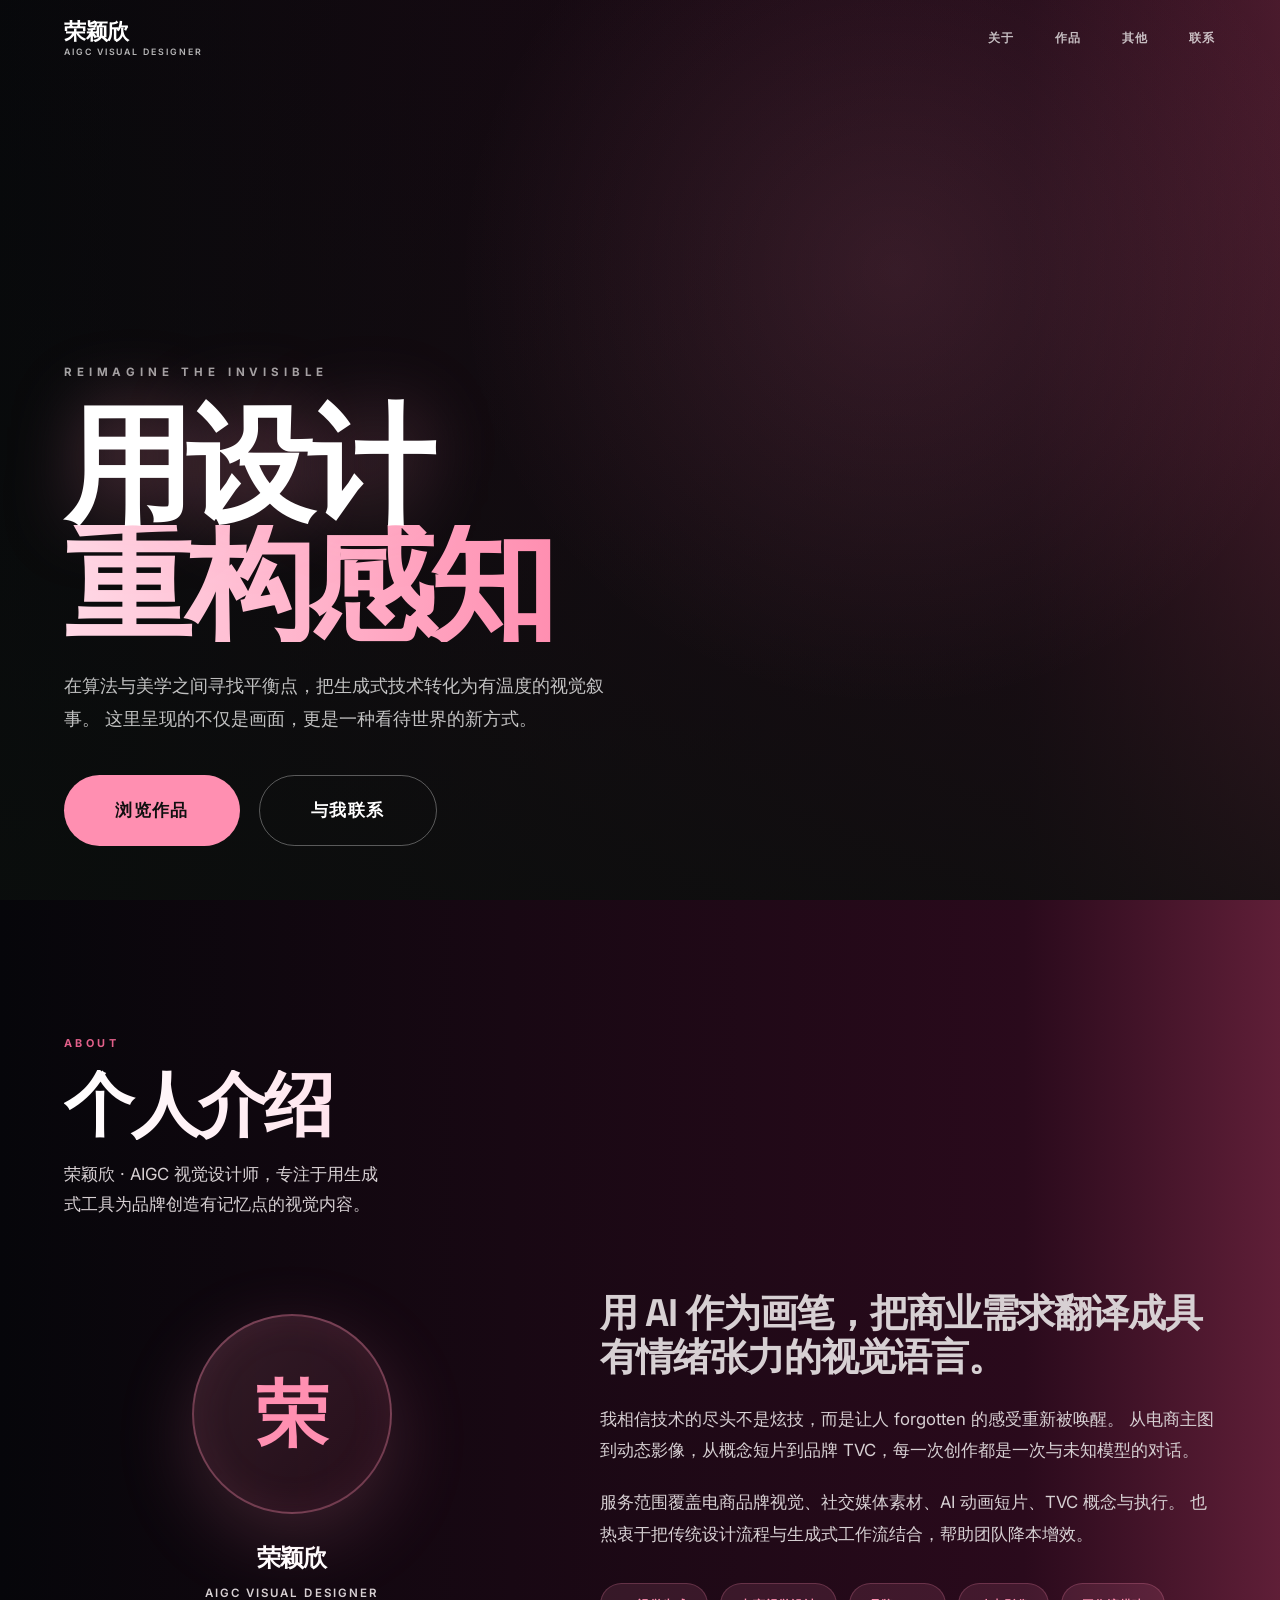
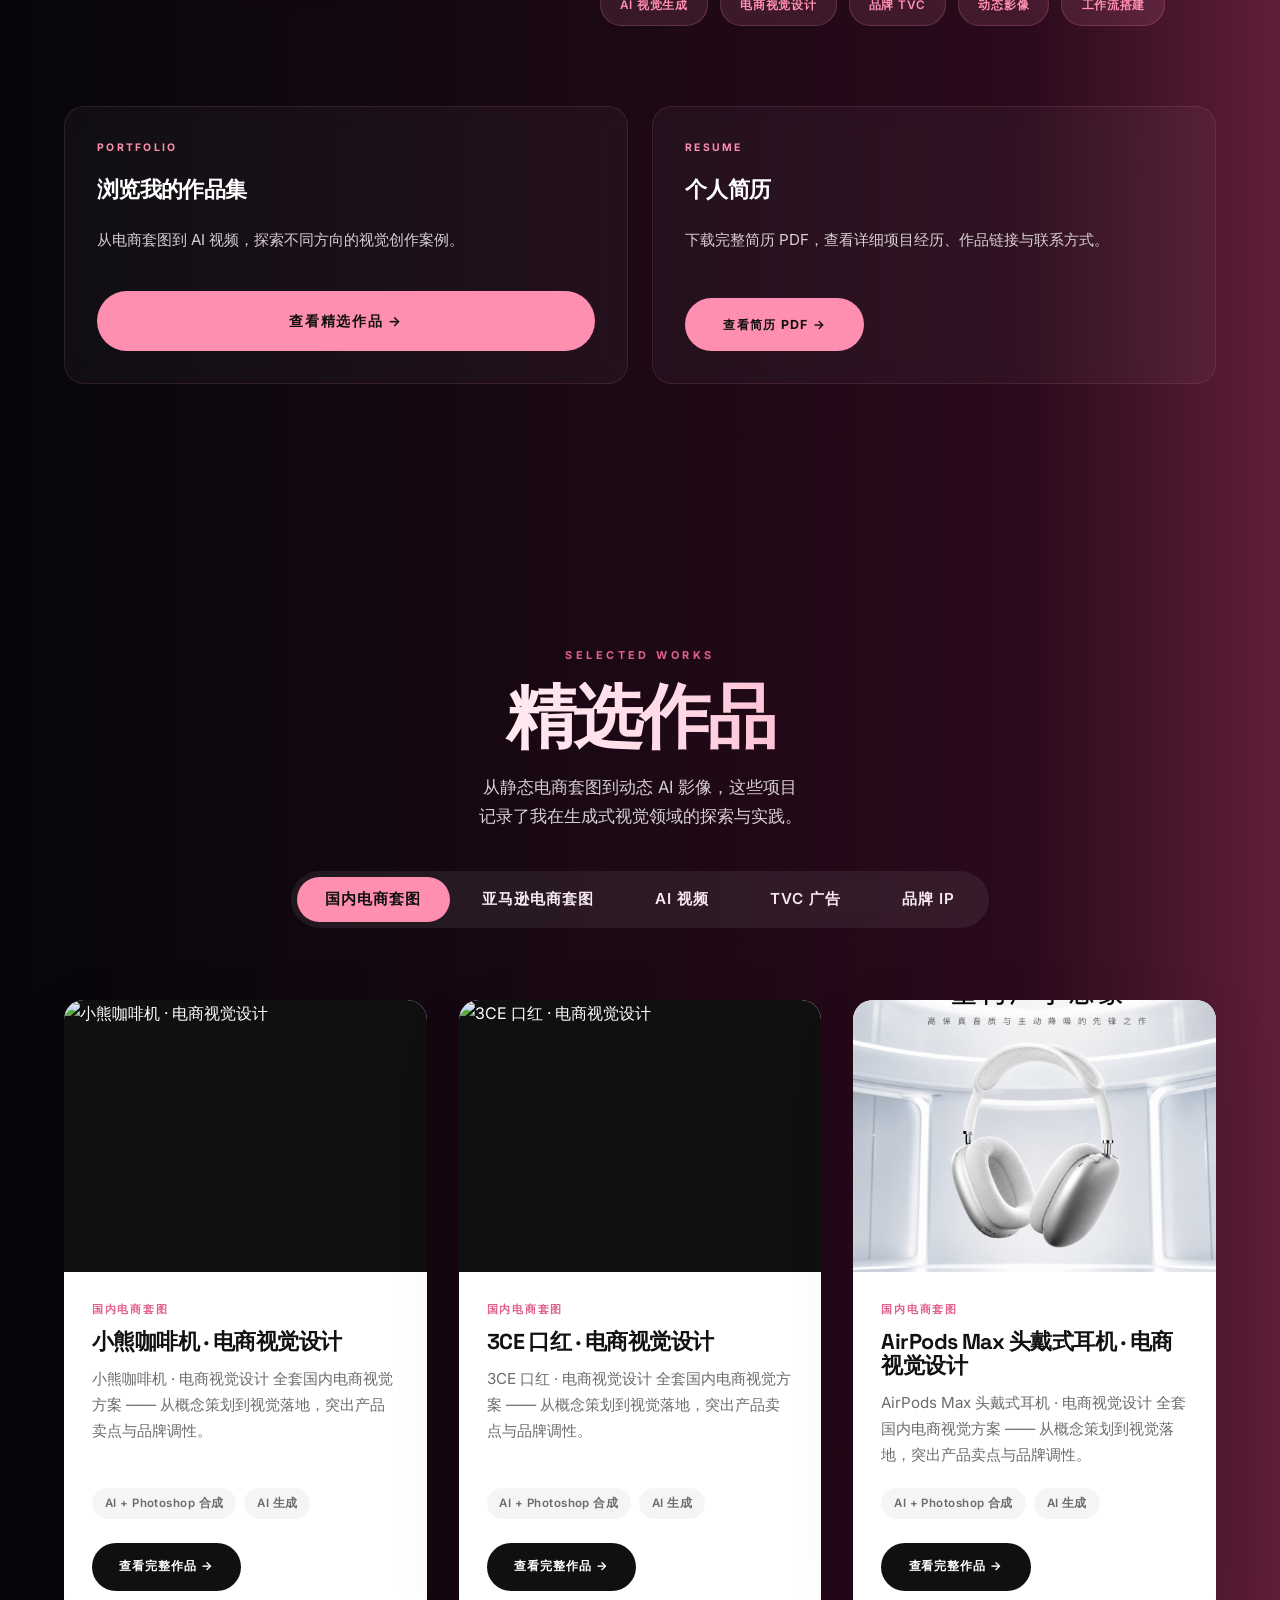
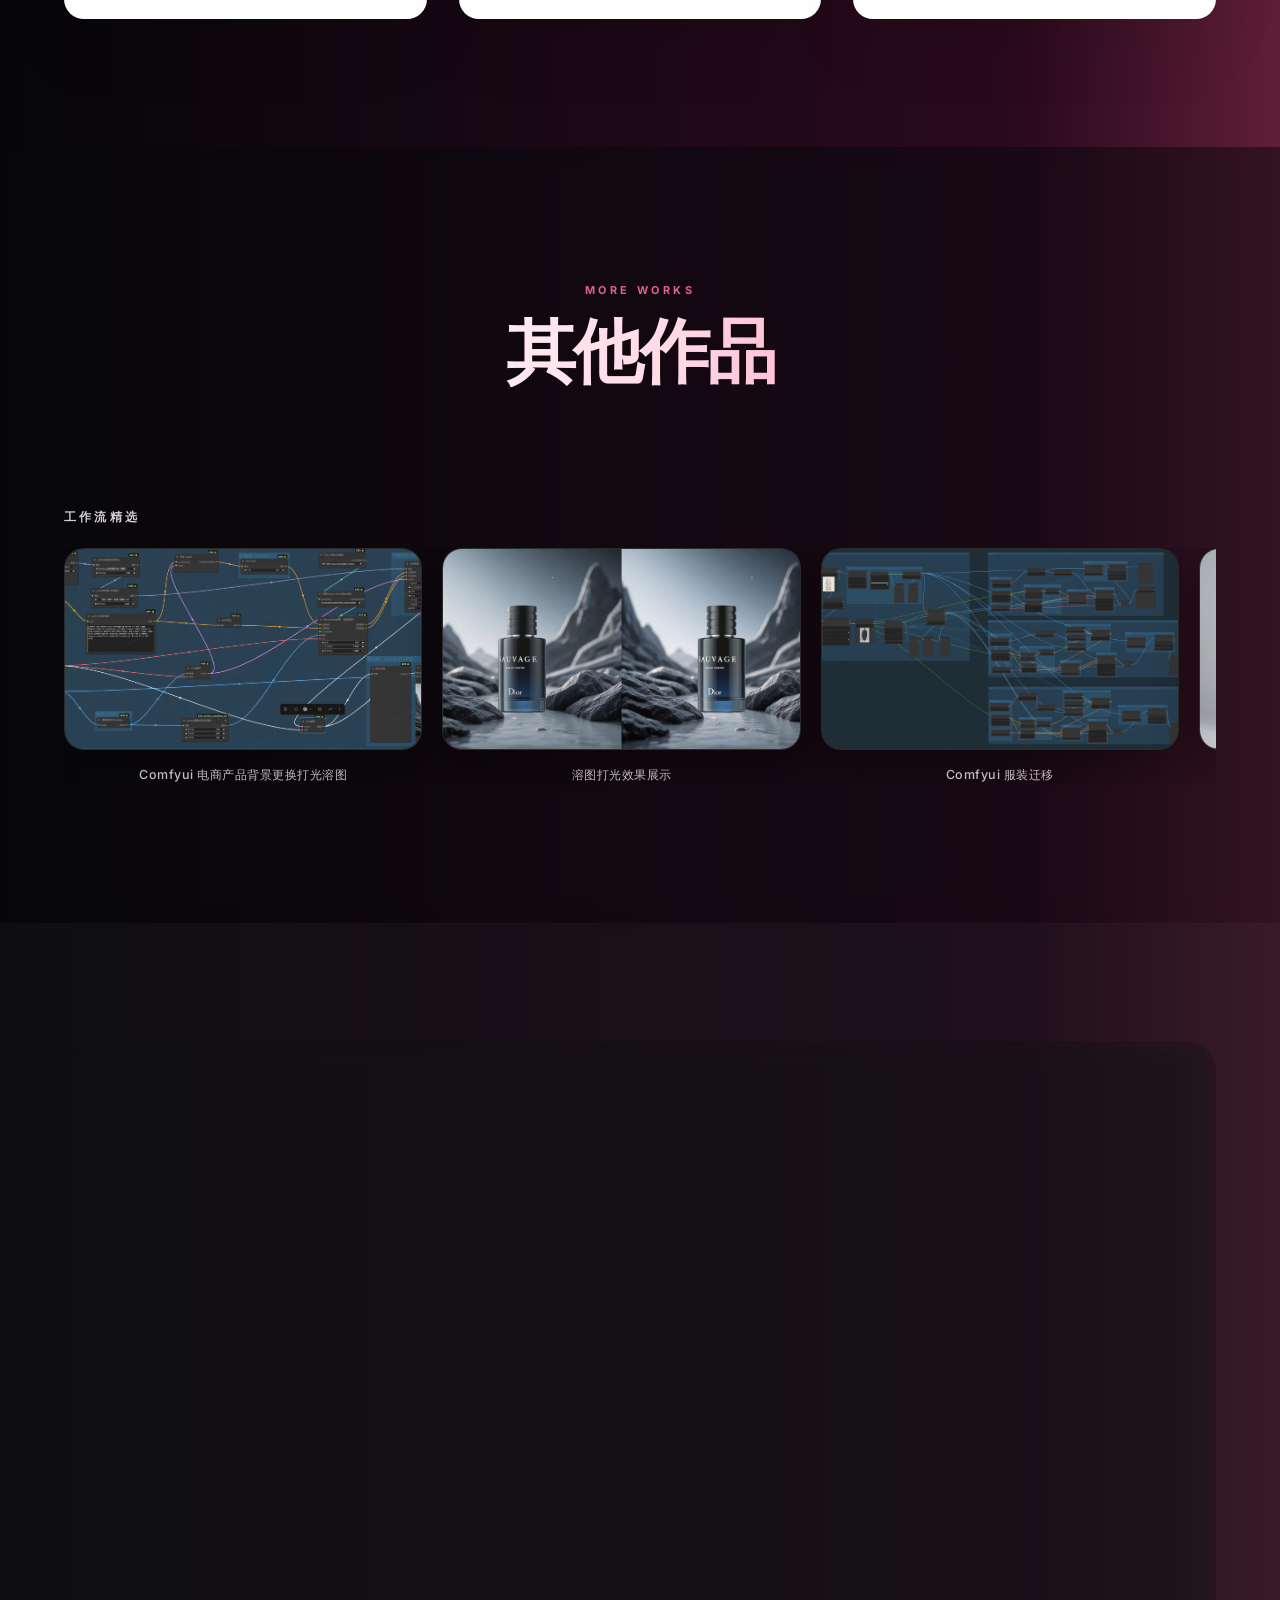
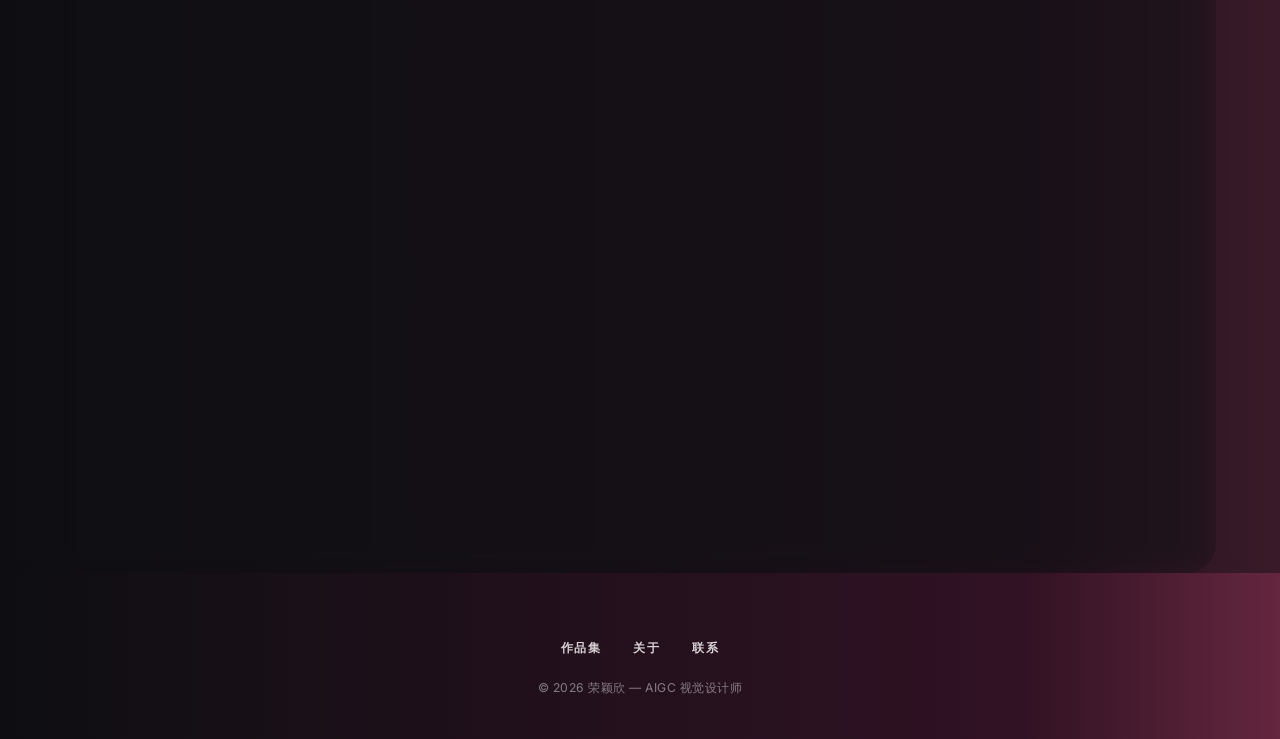
==== commit 2e261aa7: "chore: GSAP/ScrollTrigger 本地化，网站彻底离线可用（无外部 CDN 依赖）" ====
--- a/index.html
+++ b/index.html
@@ -8,7 +8,7 @@
   <meta http-equiv="Expires" content="0" />
   <title>荣颖欣 | AIGC 视觉设计师作品集</title>
   <meta name="description" content="AIGC 视觉设计师个人作品集，涵盖电商套图、AI 视频、TVC 广告与品牌视觉。" />
-  <link rel="stylesheet" href="assets/style.css?v=25" />
+  <link rel="stylesheet" href="assets/style.css?v=26" />
   <!-- 紧急内联：CSS 文件部署暂未生效时，保证 hero 区大按钮样式立刻生效 -->
   <style>
     .hero-actions .btn { font-size: 1.05rem; padding: 1.25rem 3.2rem; letter-spacing: 0.08em; }
@@ -269,9 +269,9 @@
     <div class="lightbox-caption"></div>
   </div>
 
-  <script src="https://cdnjs.cloudflare.com/ajax/libs/gsap/3.12.2/gsap.min.js"></script>
-  <script src="https://cdnjs.cloudflare.com/ajax/libs/gsap/3.12.2/ScrollTrigger.min.js"></script>
+  <script src="assets/lib/gsap.min.js"></script>
+  <script src="assets/lib/ScrollTrigger.min.js"></script>
   <script src="assets/fold-text.js"></script>
-  <script src="assets/app.js?v=25"></script>
+  <script src="assets/app.js?v=26"></script>
 </body>
 </html>
--- a/assets/style.css
+++ b/assets/style.css
@@ -1338,10 +1338,18 @@
 }
 
 .lightbox video {
-  max-width: 65vw;
-  max-height: 72vh;
+  max-width: 55vw;
+  max-height: 62vh;
   border-radius: 0.5rem;
   display: block;
+  object-fit: contain;
+}
+
+@media (max-width: 768px) {
+  .lightbox video {
+    max-width: 80vw;
+    max-height: 45vh;
+  }
 }
 
 .lightbox-gallery {
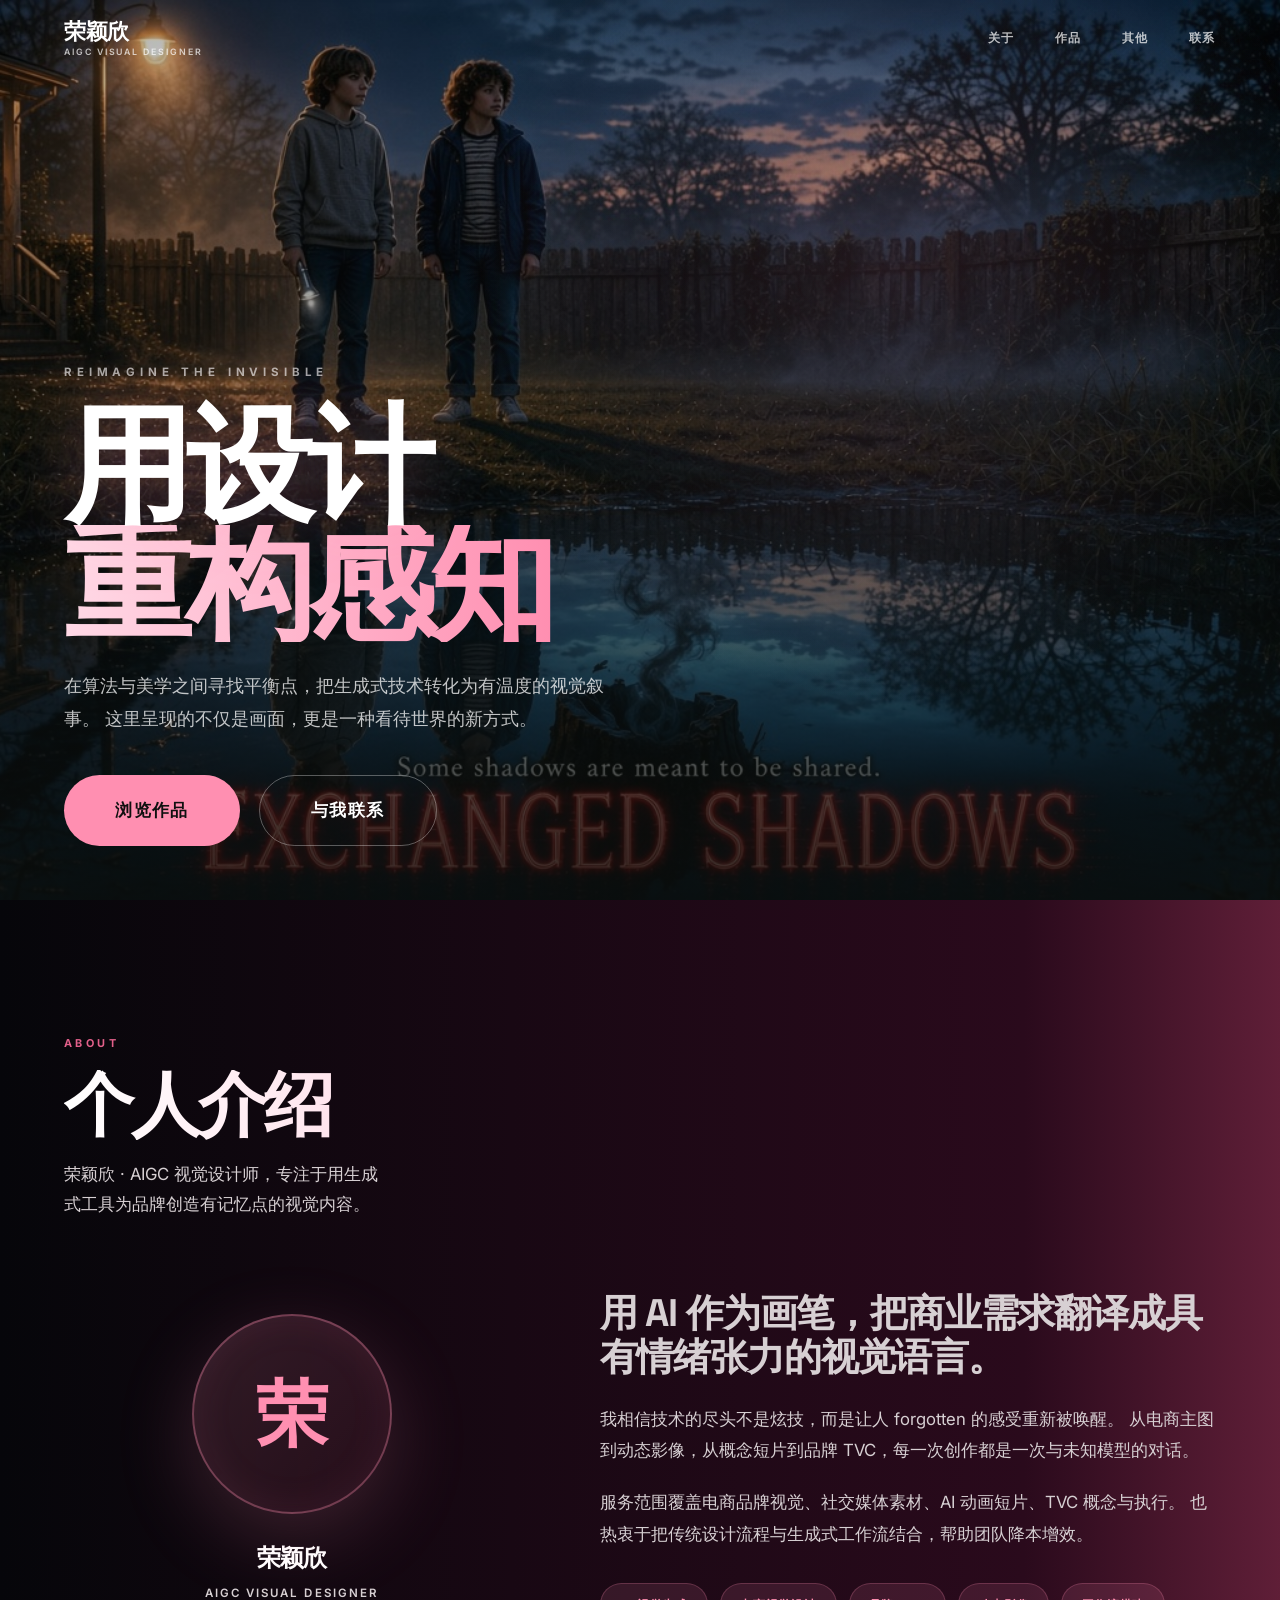
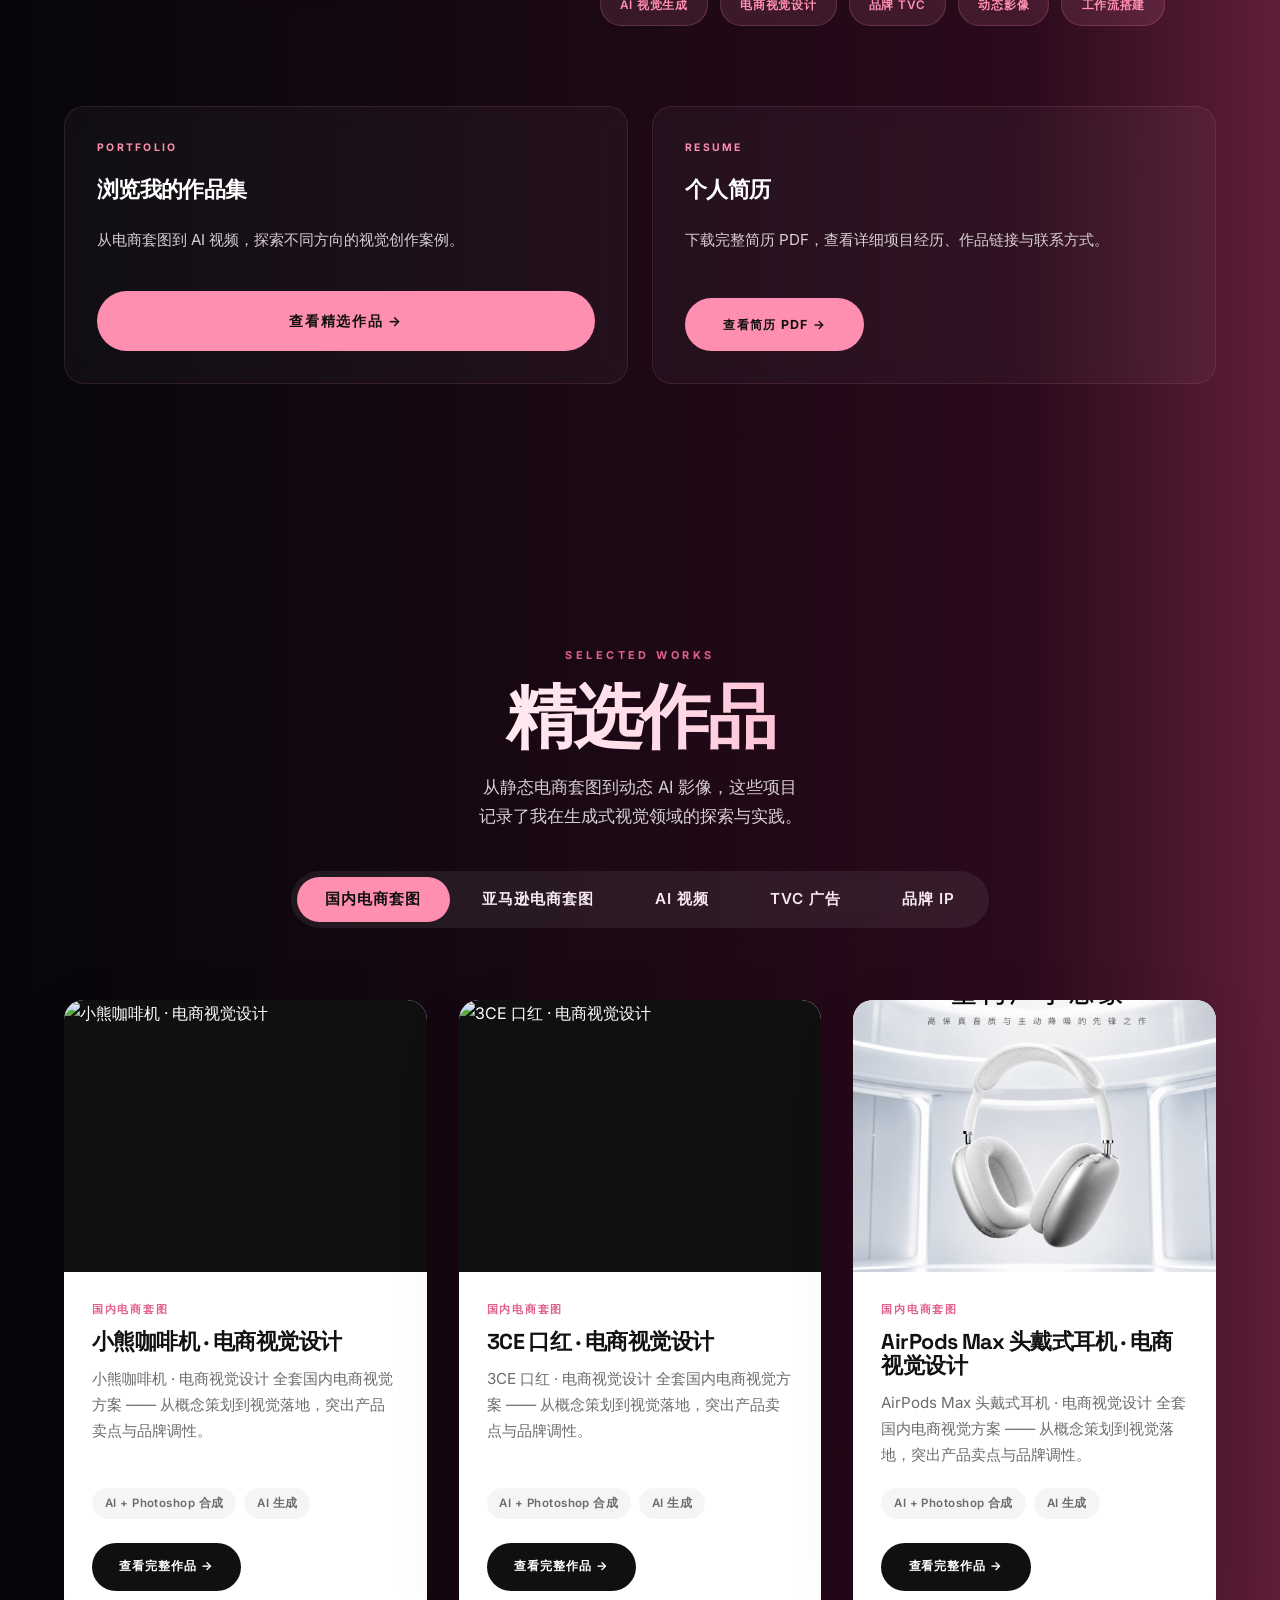
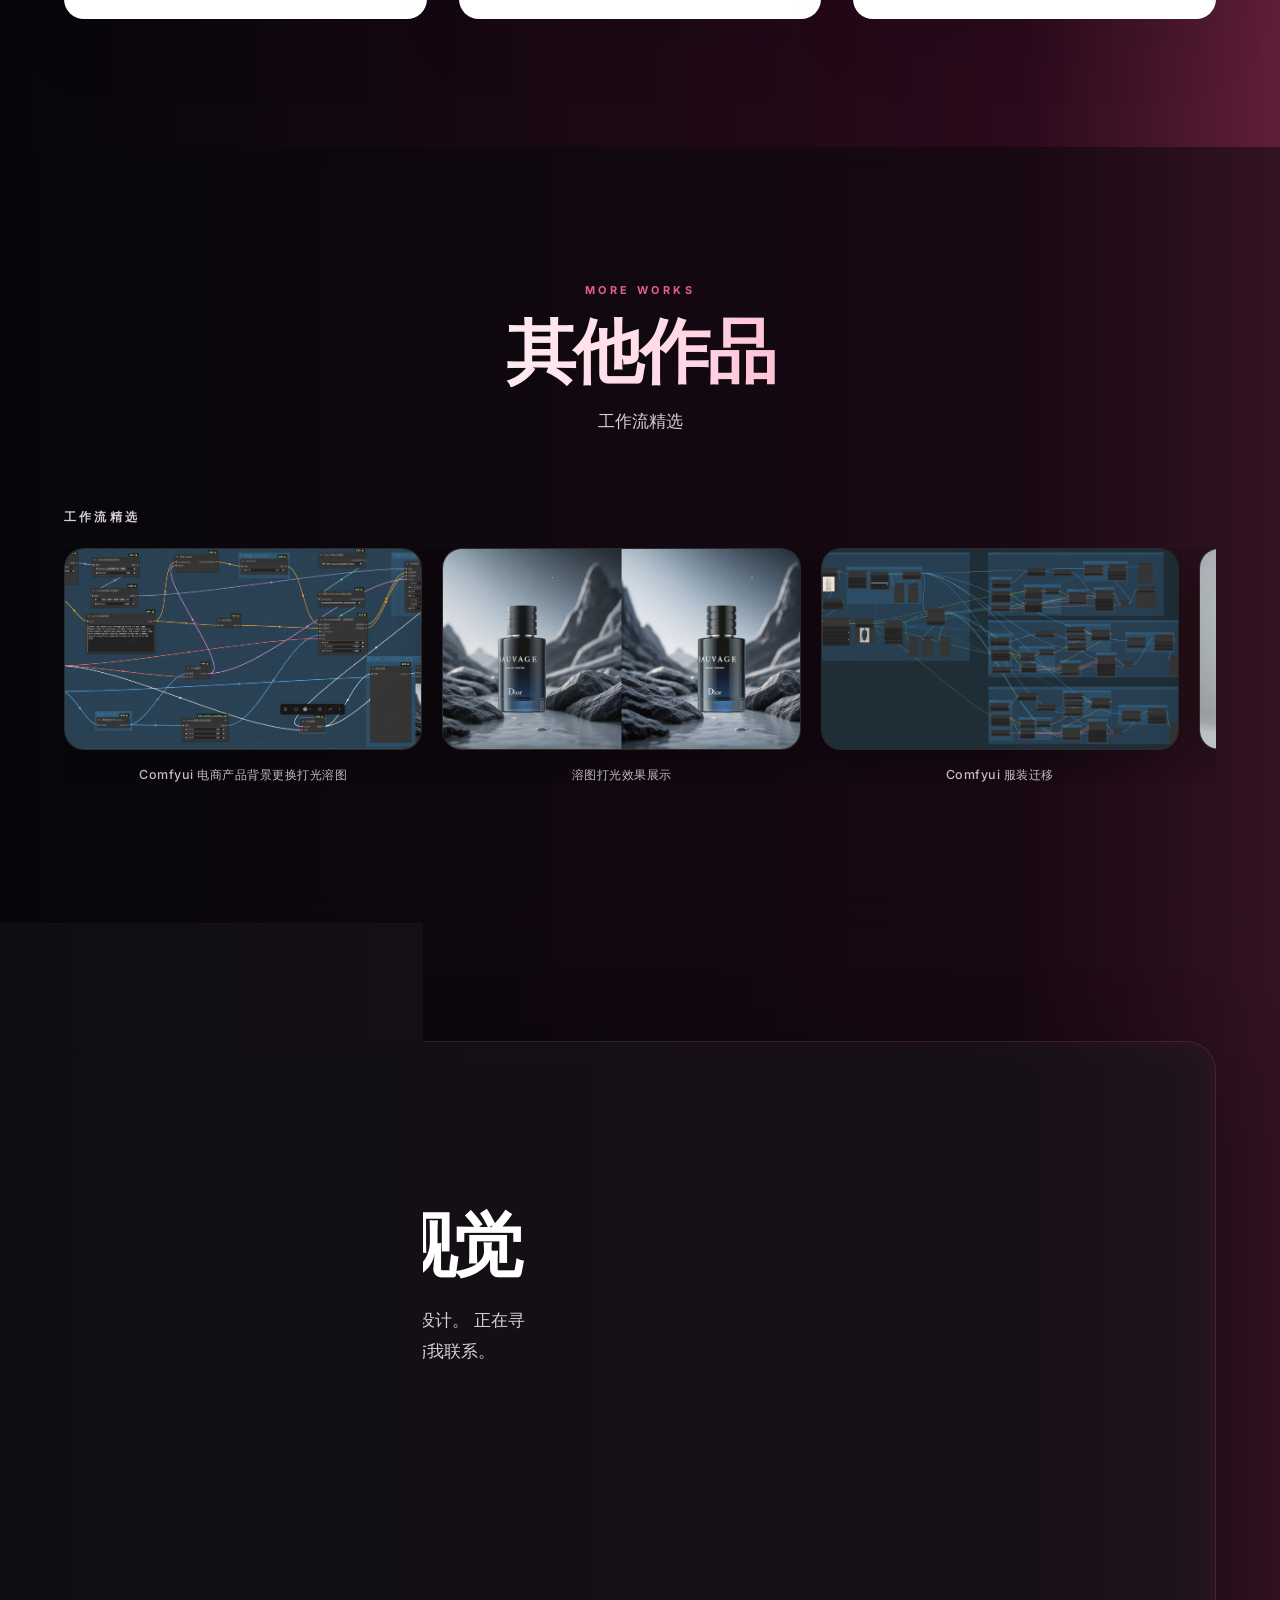
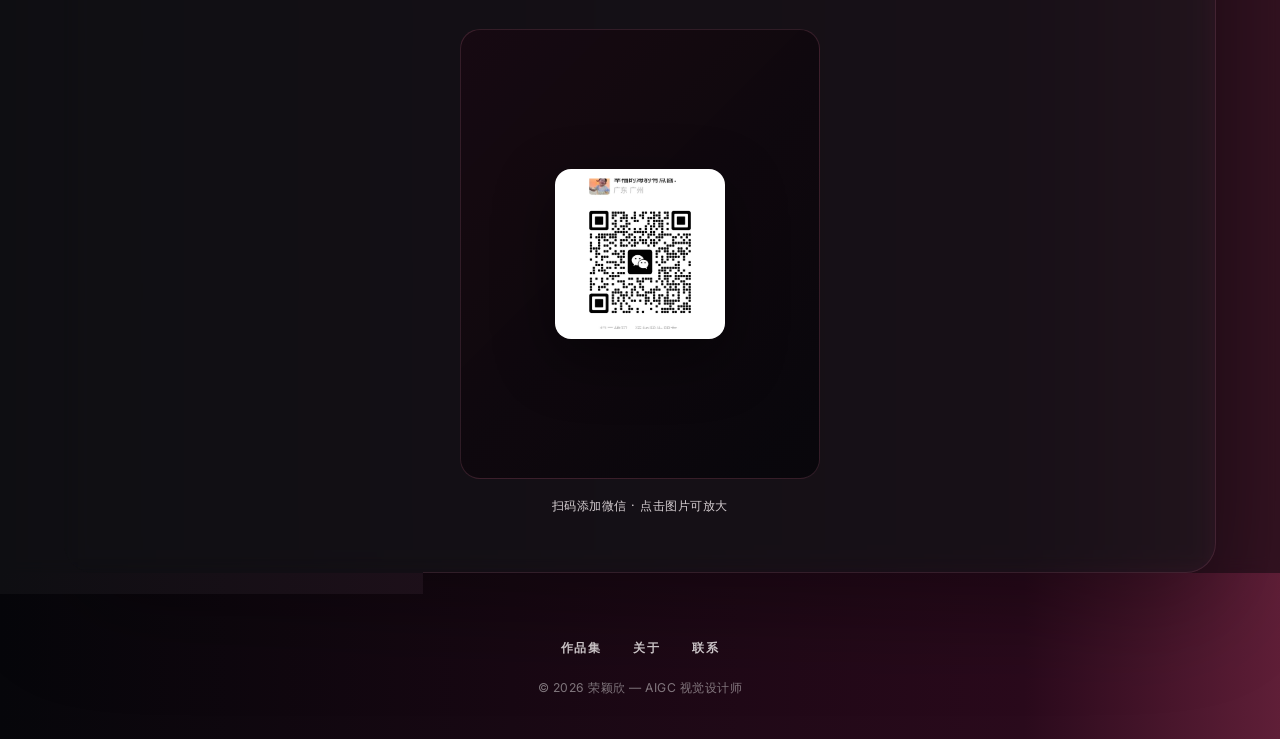
==== commit 02dcd18b: "perf: 移除no-cache强制不缓存; hero背景视频压缩至6.5MB(720p+faststart); 网格视频卡片改preload=none懒加载" ====
--- a/index.html
+++ b/index.html
@@ -8,7 +8,8 @@
   <meta http-equiv="Expires" content="0" />
   <title>荣颖欣 | AIGC 视觉设计师作品集</title>
   <meta name="description" content="AIGC 视觉设计师个人作品集，涵盖电商套图、AI 视频、TVC 广告与品牌视觉。" />
-  <link rel="stylesheet" href="assets/style.css?v=26" />
+  <!-- 静态资源走浏览器缓存（配合 ?v= 版本号更新）；仅禁用 HTML 协商缓存之外的强缓存已由 GitHub Pages 默认处理 -->
+  <link rel="stylesheet" href="assets/style.css?v=27" />
   <!-- 紧急内联：CSS 文件部署暂未生效时，保证 hero 区大按钮样式立刻生效 -->
   <style>
     .hero-actions .btn { font-size: 1.05rem; padding: 1.25rem 3.2rem; letter-spacing: 0.08em; }
@@ -41,8 +42,8 @@
   </nav>
 
   <section class="hero" id="top">
-    <video autoplay muted loop playsinline>
-      <source src="AI视频精选/《交换的影子》/《交换的影子》.mp4" type="video/mp4" />
+    <video autoplay muted loop playsinline poster="assets/交换的影子-封面.jpg">
+      <source src="AI视频精选/《交换的影子》/《交换的影子》-hero.mp4" type="video/mp4" />
     </video>
     <div class="hero-overlay"></div>
 
@@ -272,6 +273,6 @@
   <script src="assets/lib/gsap.min.js"></script>
   <script src="assets/lib/ScrollTrigger.min.js"></script>
   <script src="assets/fold-text.js"></script>
-  <script src="assets/app.js?v=26"></script>
+  <script src="assets/app.js?v=27"></script>
 </body>
 </html>
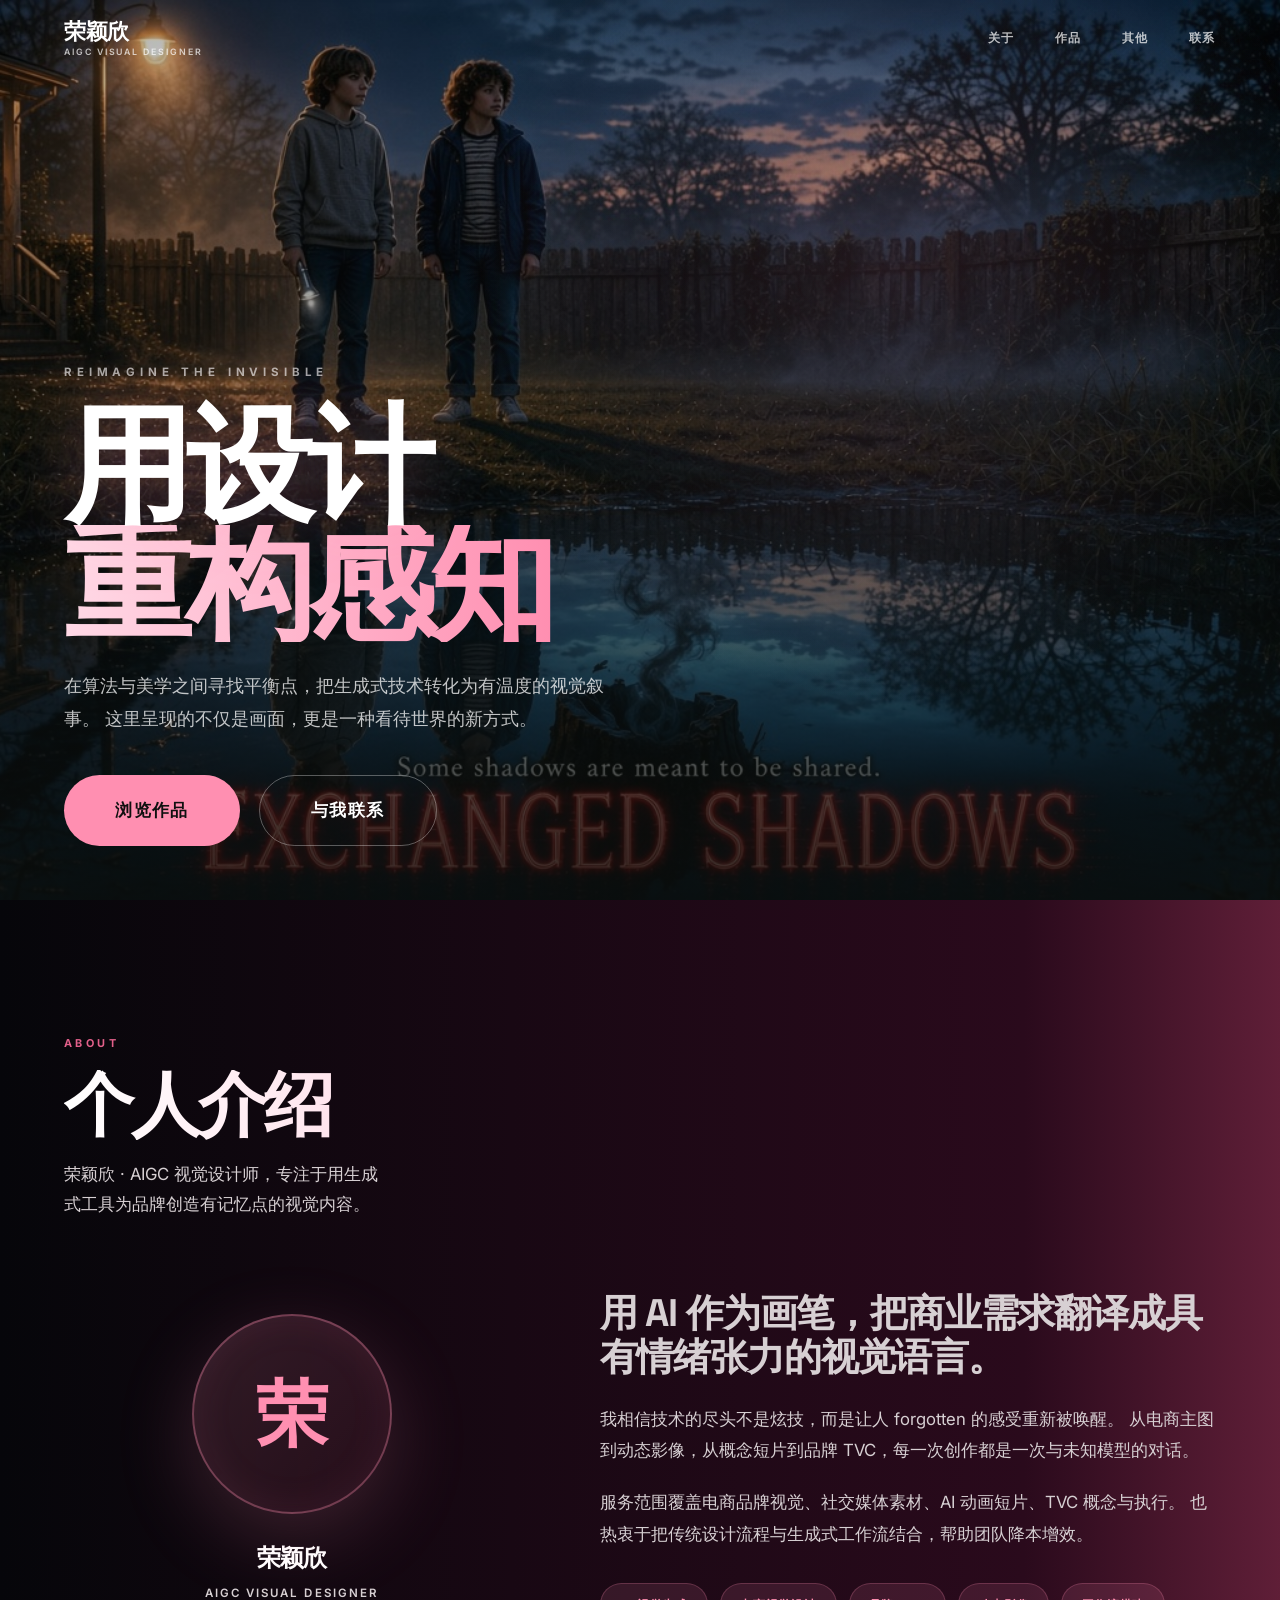
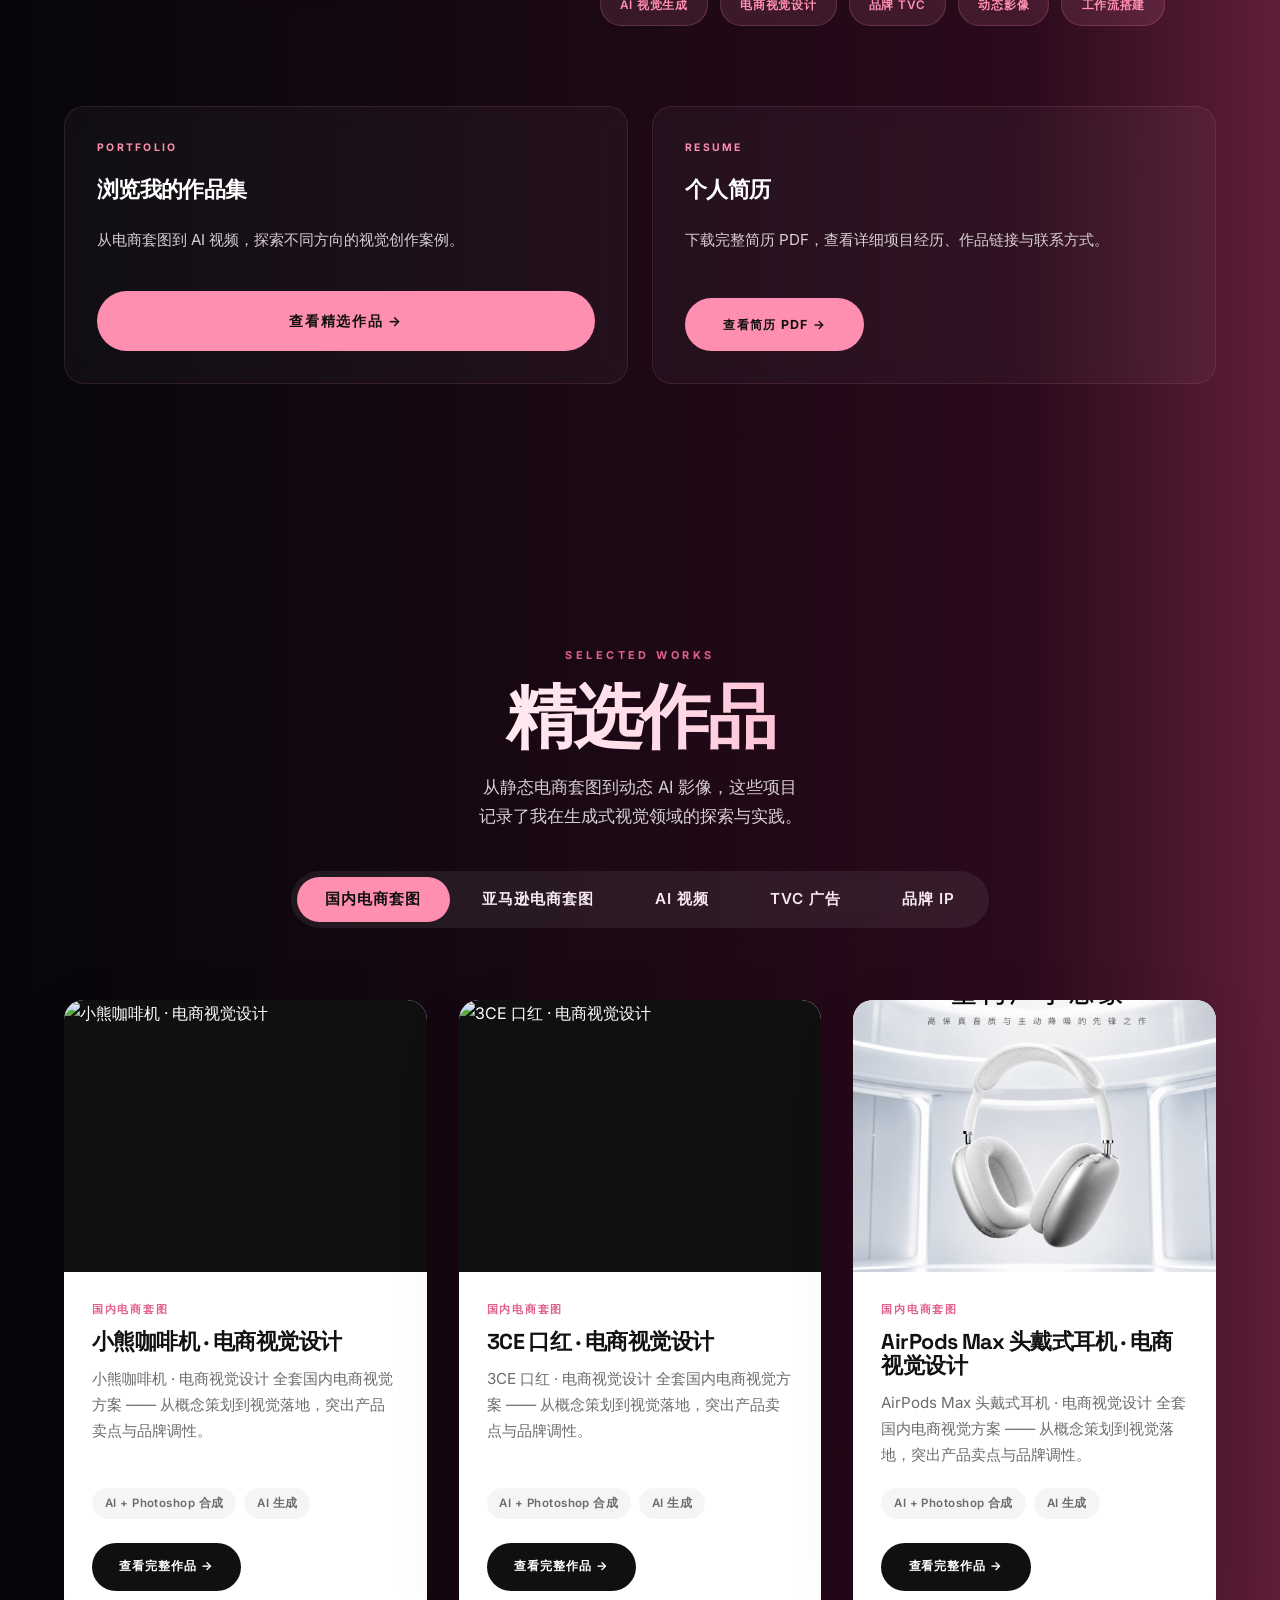
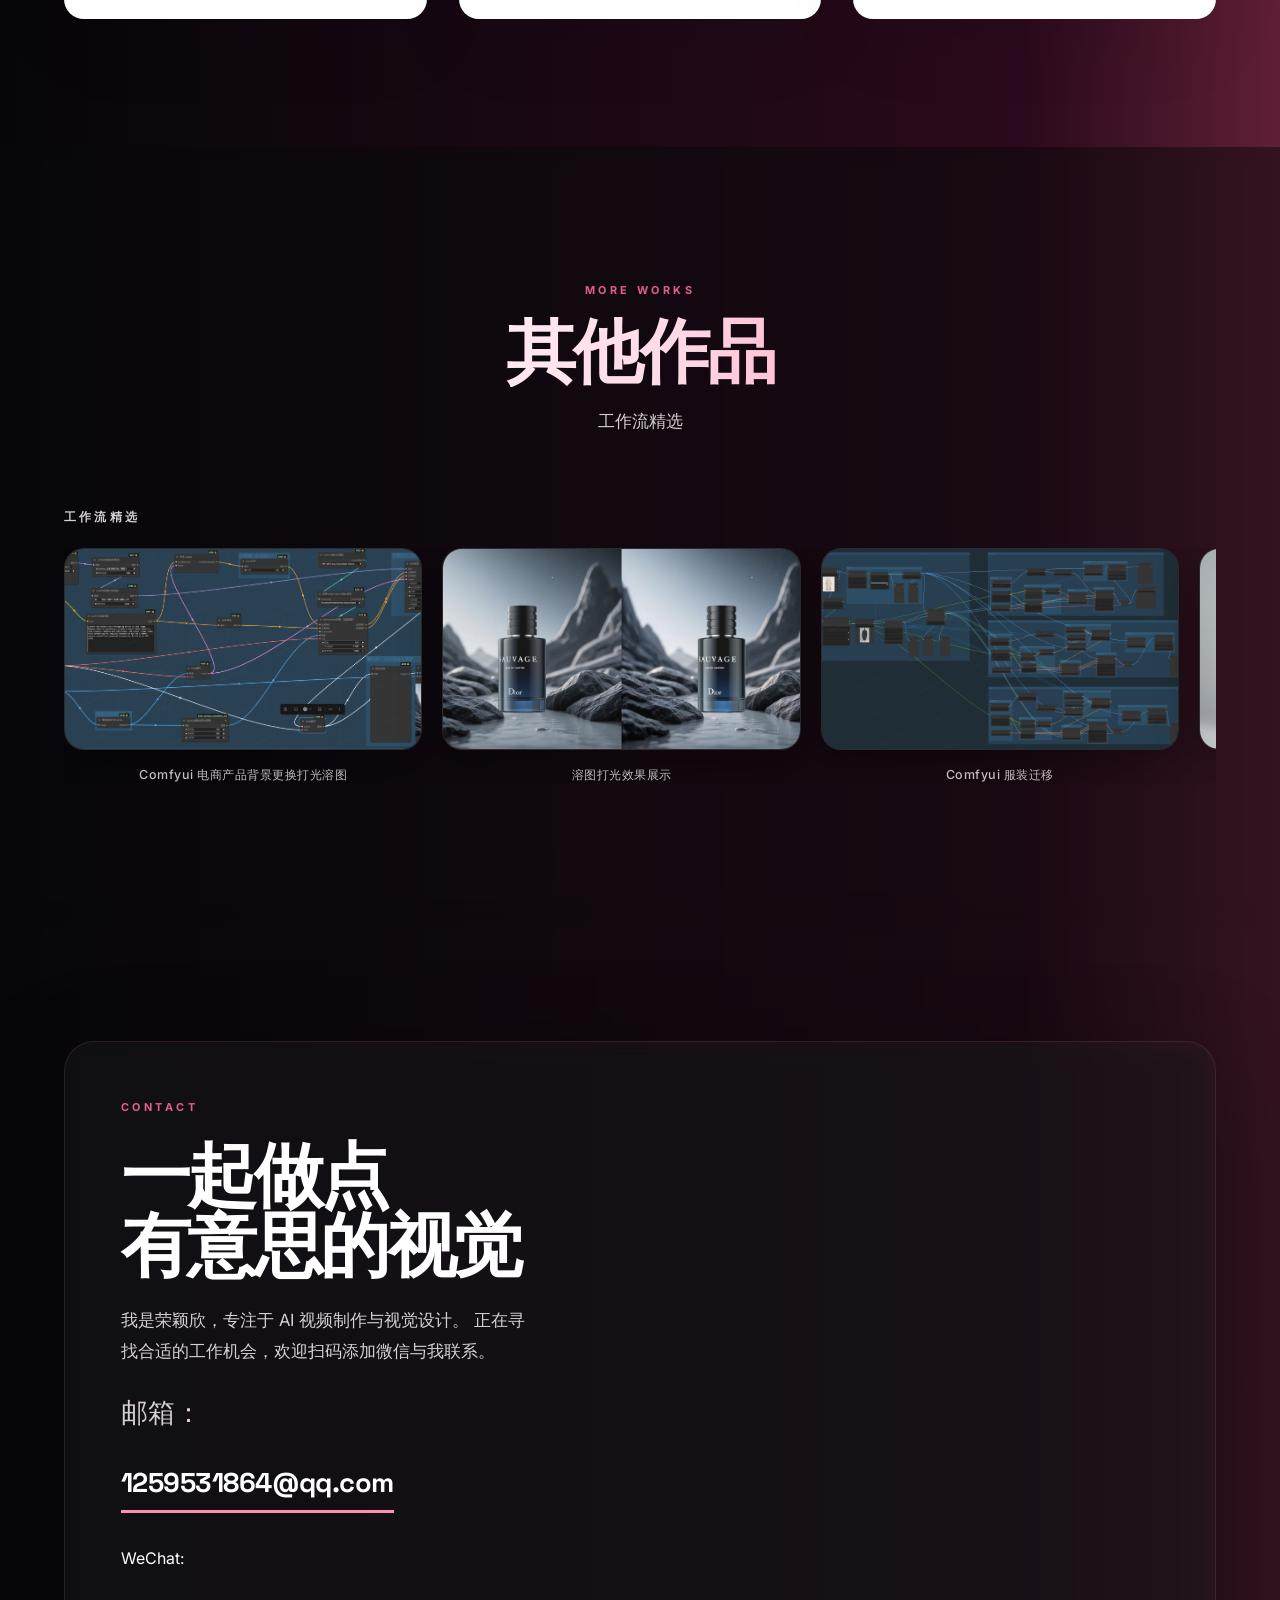
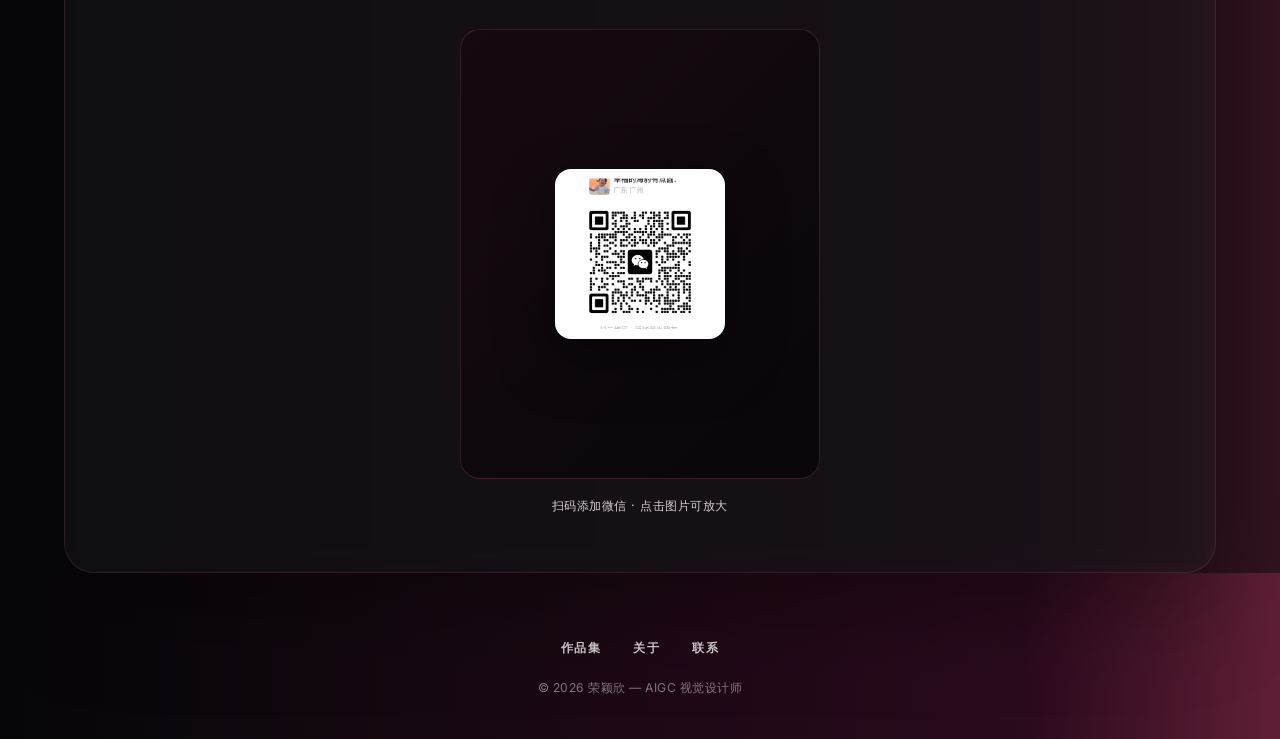
==== commit 5ac1ab65: "fix: lightbox视频取消默认静音;《交换的影子》卡片恢复带音频原片; 移除no-cache强缓存" ====
--- a/index.html
+++ b/index.html
@@ -3,9 +3,6 @@
 <head>
   <meta charset="UTF-8" />
   <meta name="viewport" content="width=device-width, initial-scale=1.0" />
-  <meta http-equiv="Cache-Control" content="no-cache, no-store, must-revalidate" />
-  <meta http-equiv="Pragma" content="no-cache" />
-  <meta http-equiv="Expires" content="0" />
   <title>荣颖欣 | AIGC 视觉设计师作品集</title>
   <meta name="description" content="AIGC 视觉设计师个人作品集，涵盖电商套图、AI 视频、TVC 广告与品牌视觉。" />
   <!-- 静态资源走浏览器缓存（配合 ?v= 版本号更新）；仅禁用 HTML 协商缓存之外的强缓存已由 GitHub Pages 默认处理 -->
@@ -273,6 +270,6 @@
   <script src="assets/lib/gsap.min.js"></script>
   <script src="assets/lib/ScrollTrigger.min.js"></script>
   <script src="assets/fold-text.js"></script>
-  <script src="assets/app.js?v=27"></script>
+  <script src="assets/app.js?v=28"></script>
 </body>
 </html>
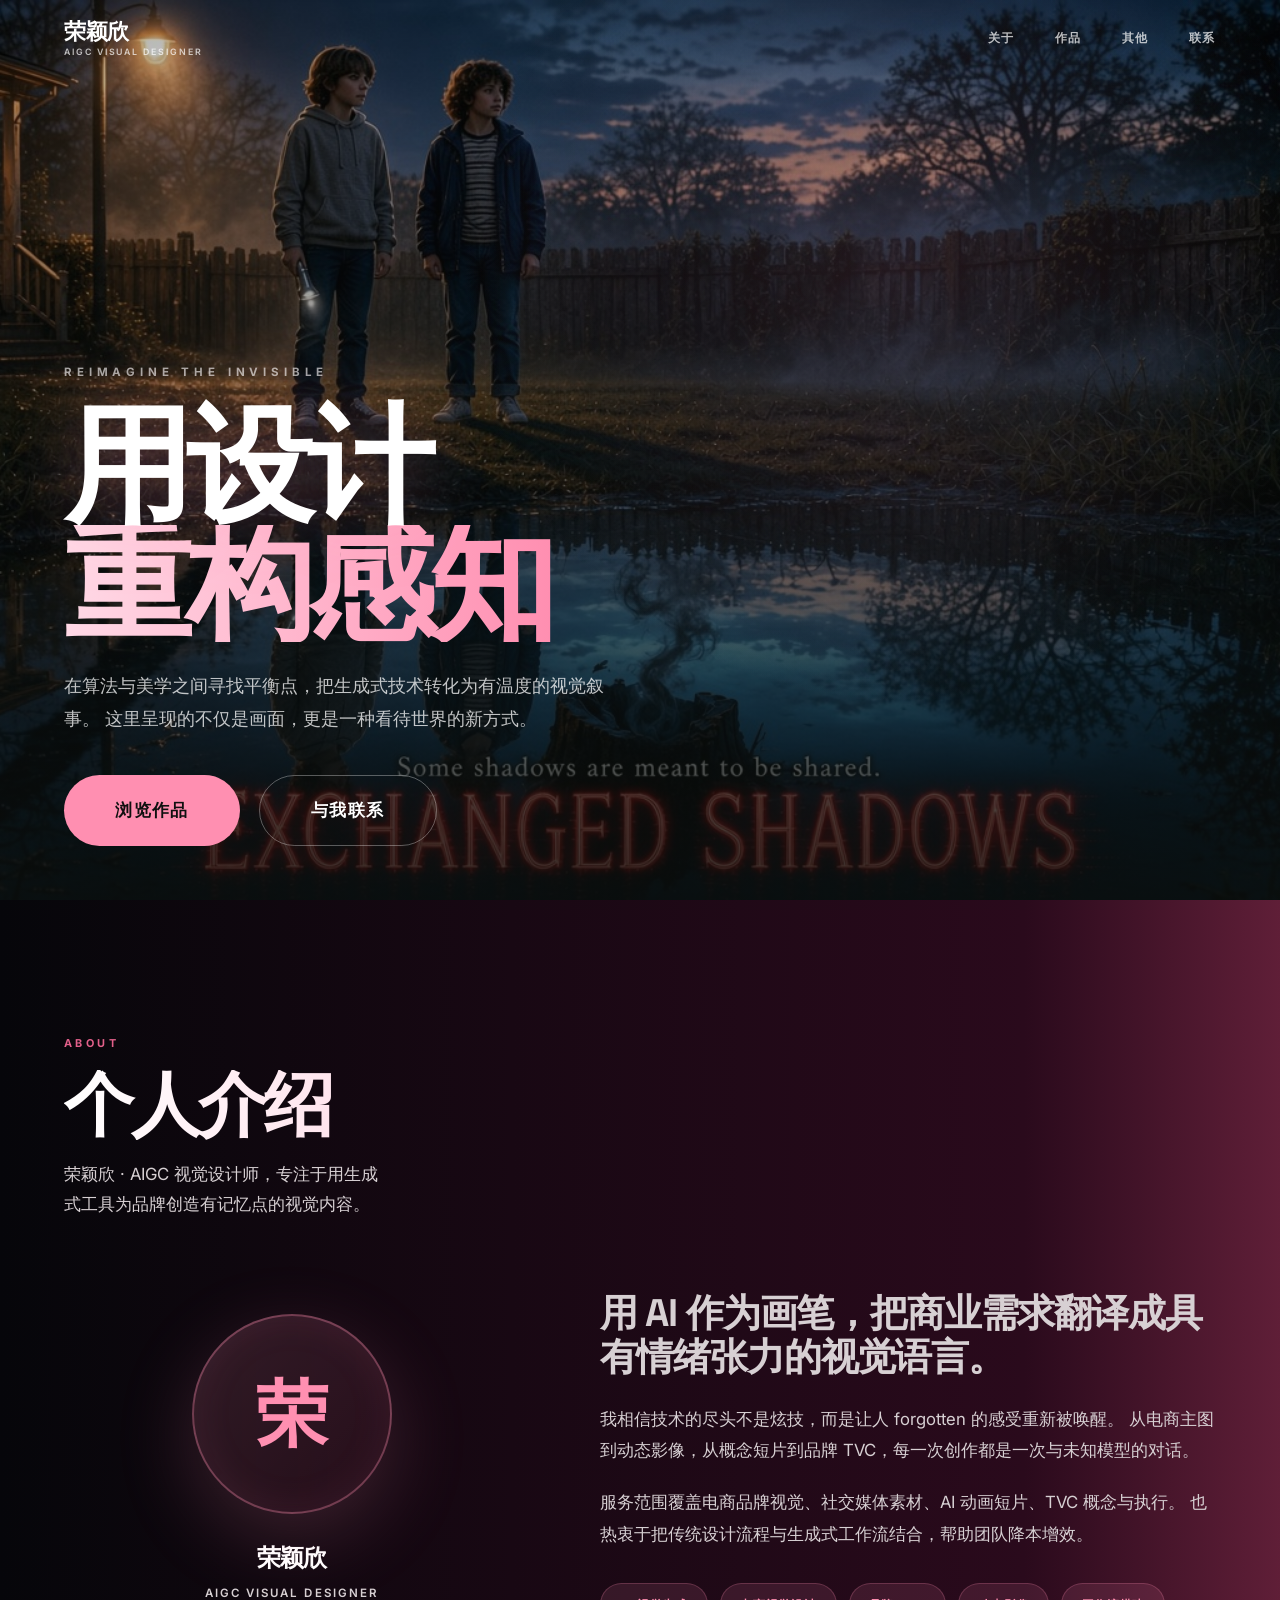
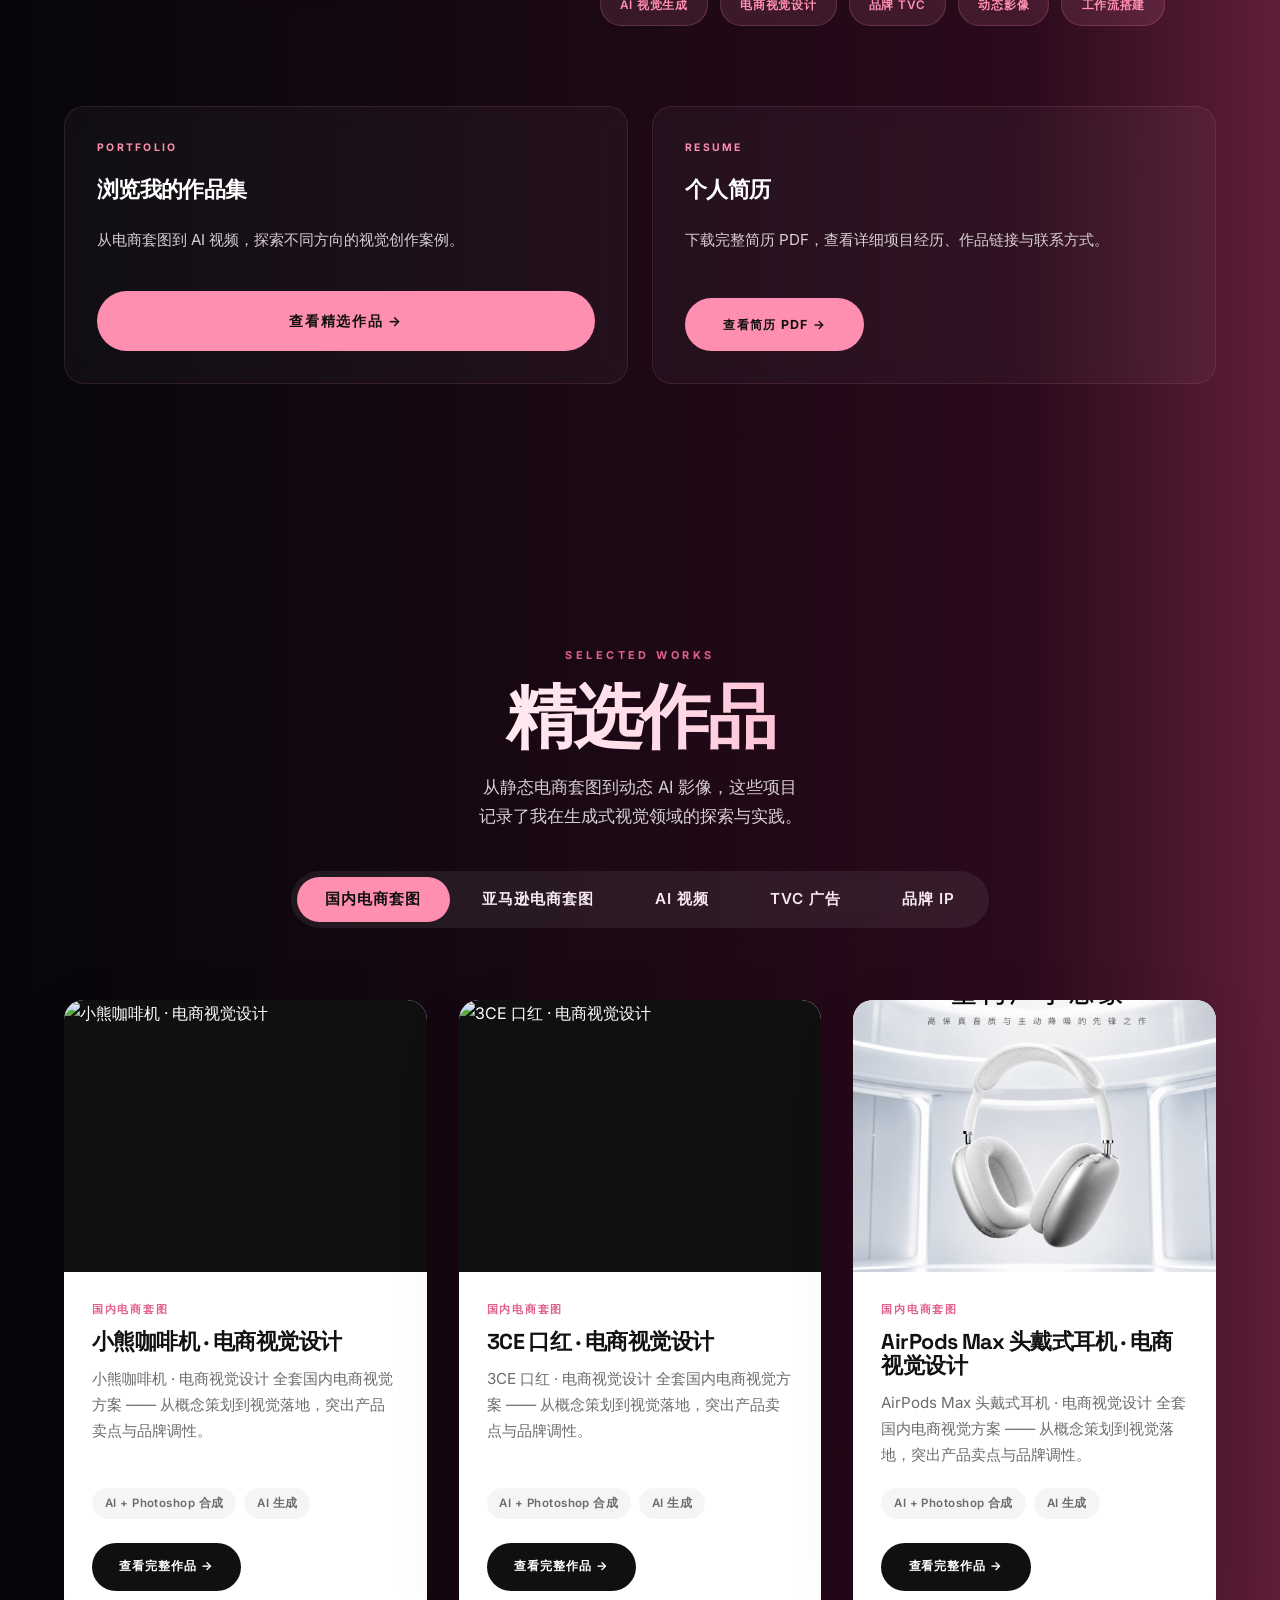
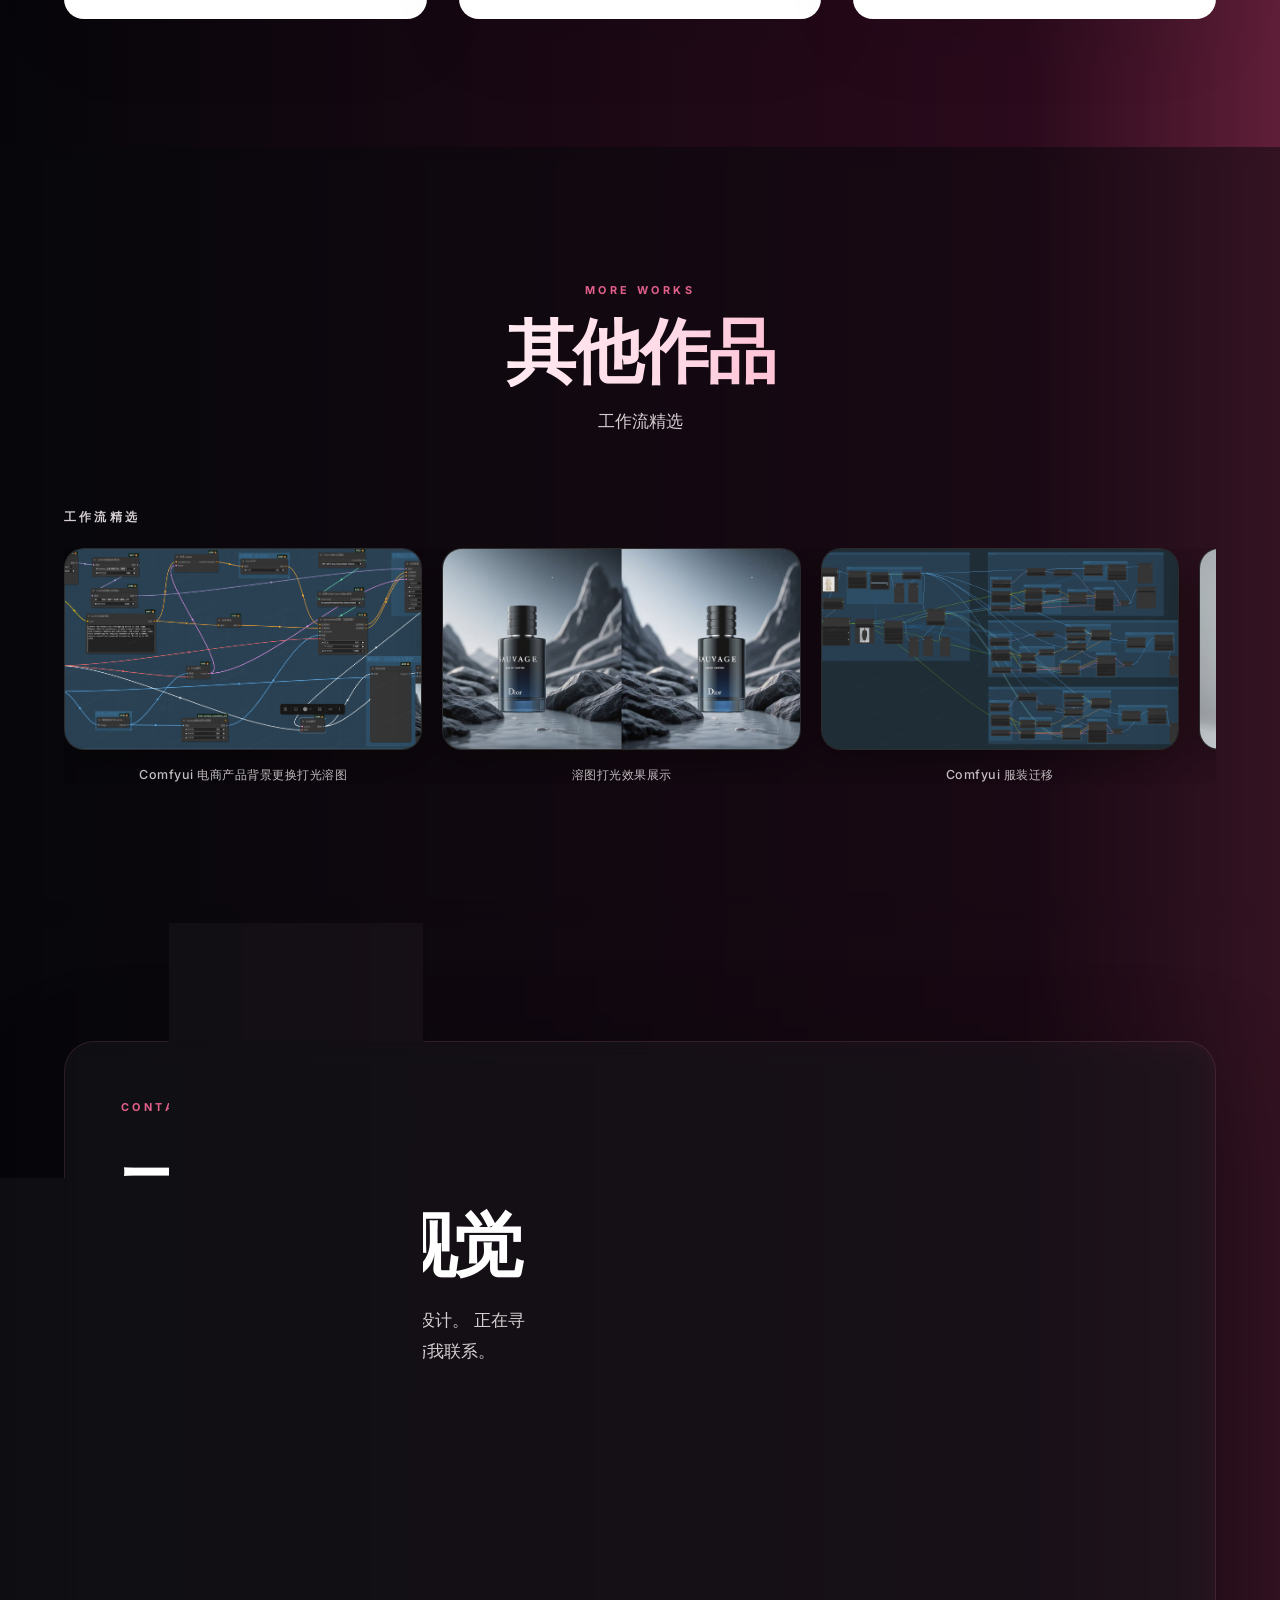
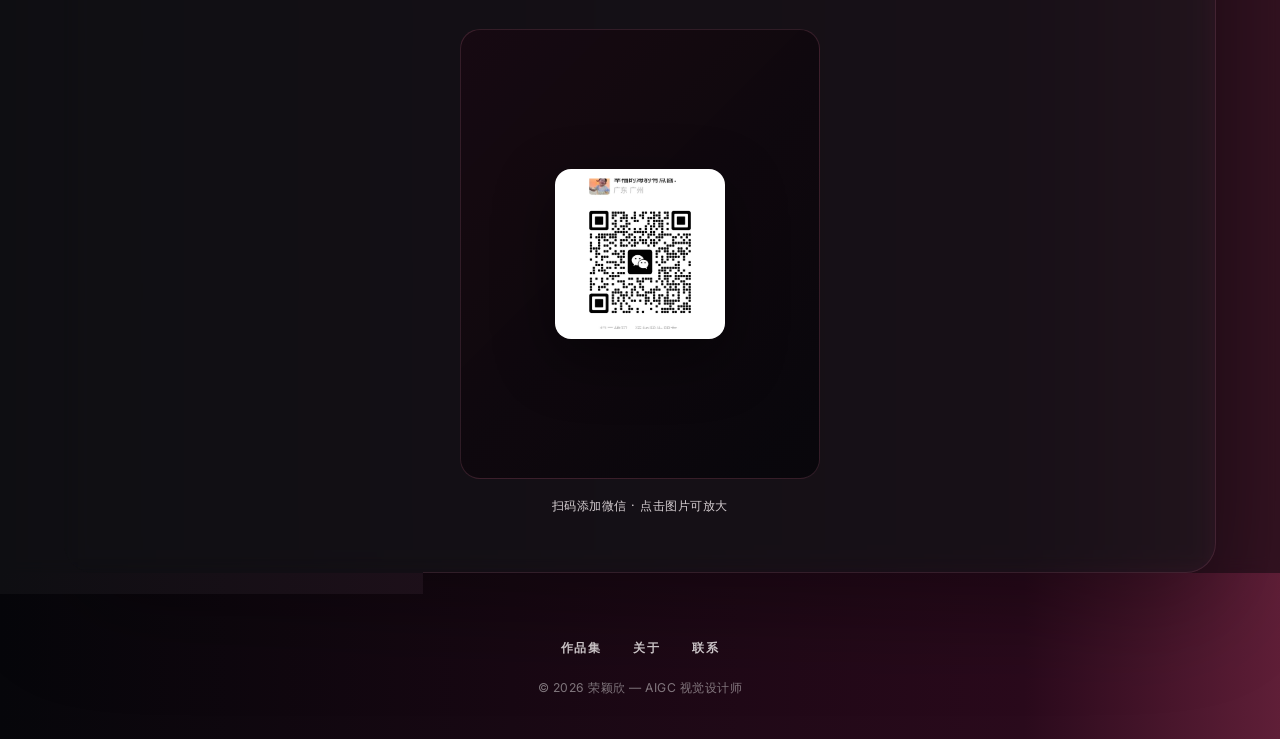
==== commit 43599d36: "perf: AI视频板块5个视频压为720p网页版(-web.mp4)，弹窗改引用压缩版加速加载" ====
--- a/index.html
+++ b/index.html
@@ -270,6 +270,6 @@
   <script src="assets/lib/gsap.min.js"></script>
   <script src="assets/lib/ScrollTrigger.min.js"></script>
   <script src="assets/fold-text.js"></script>
-  <script src="assets/app.js?v=28"></script>
+  <script src="assets/app.js?v=29"></script>
 </body>
 </html>
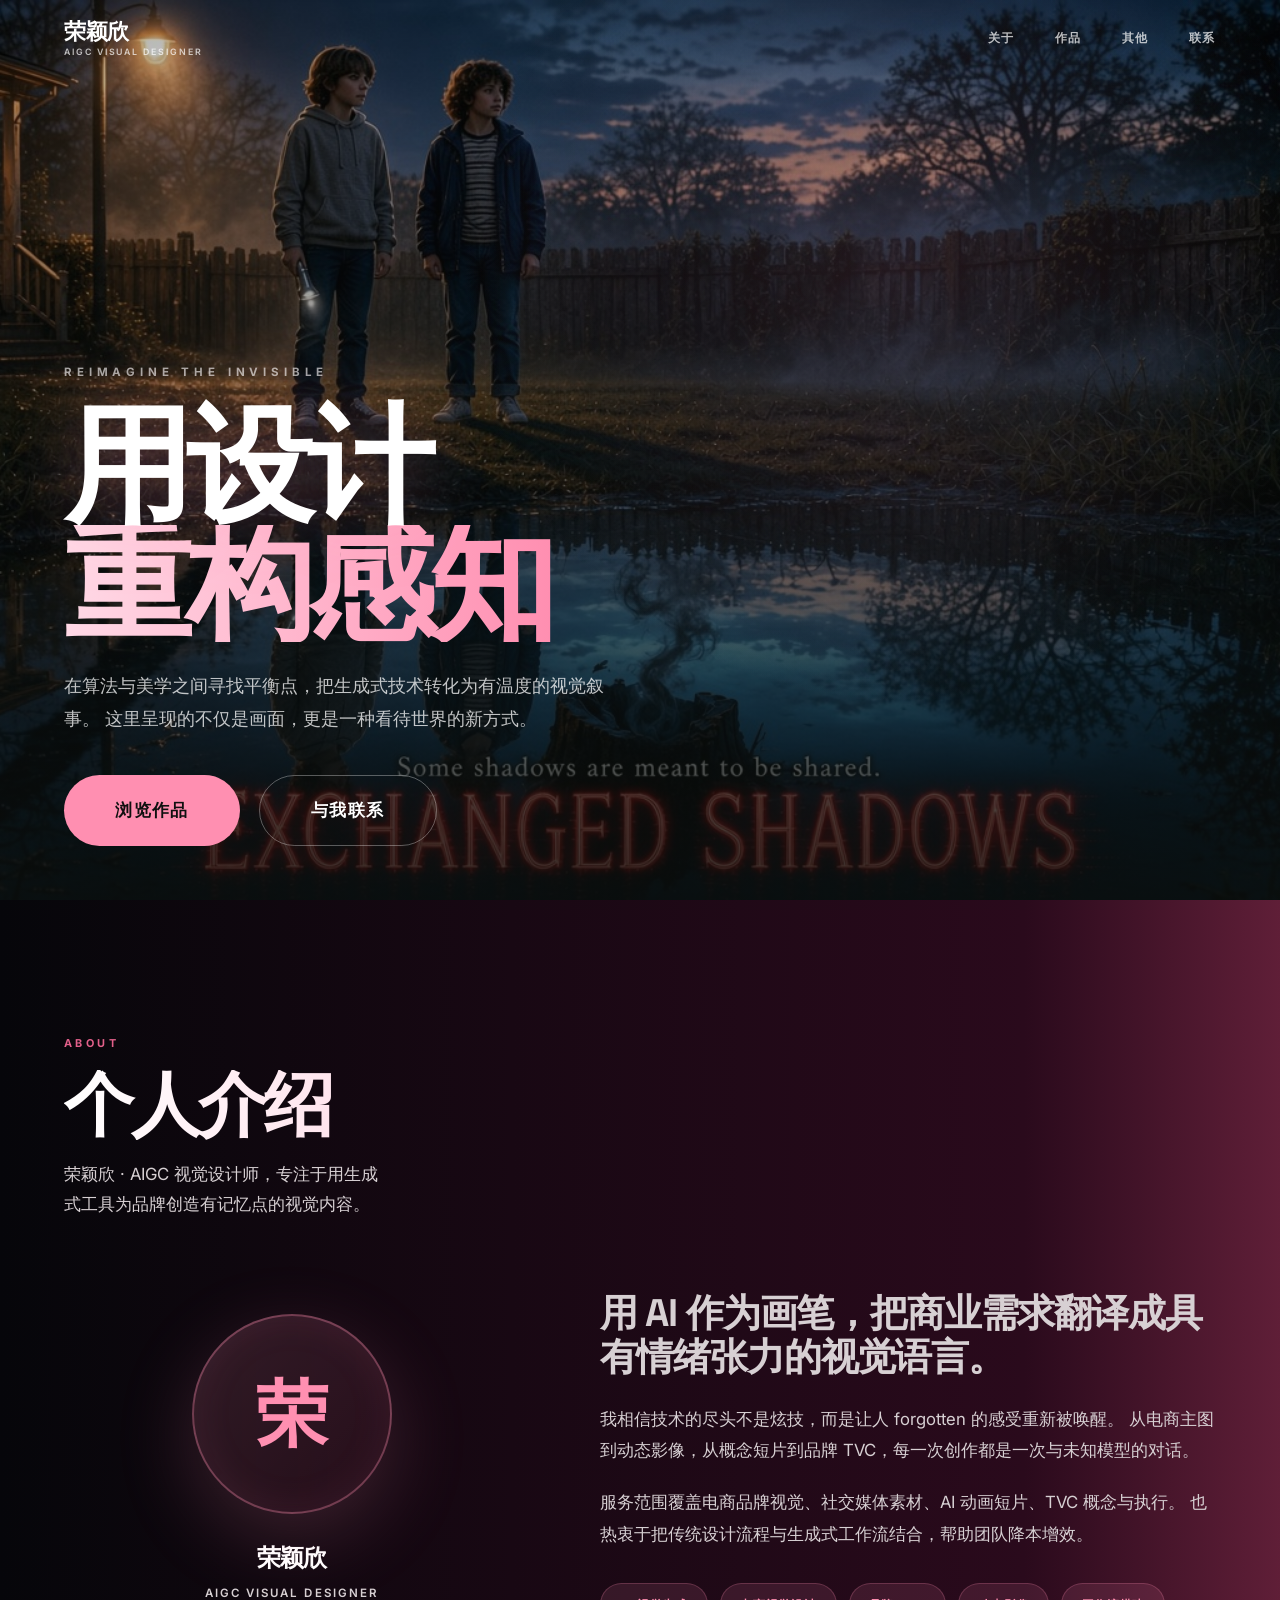
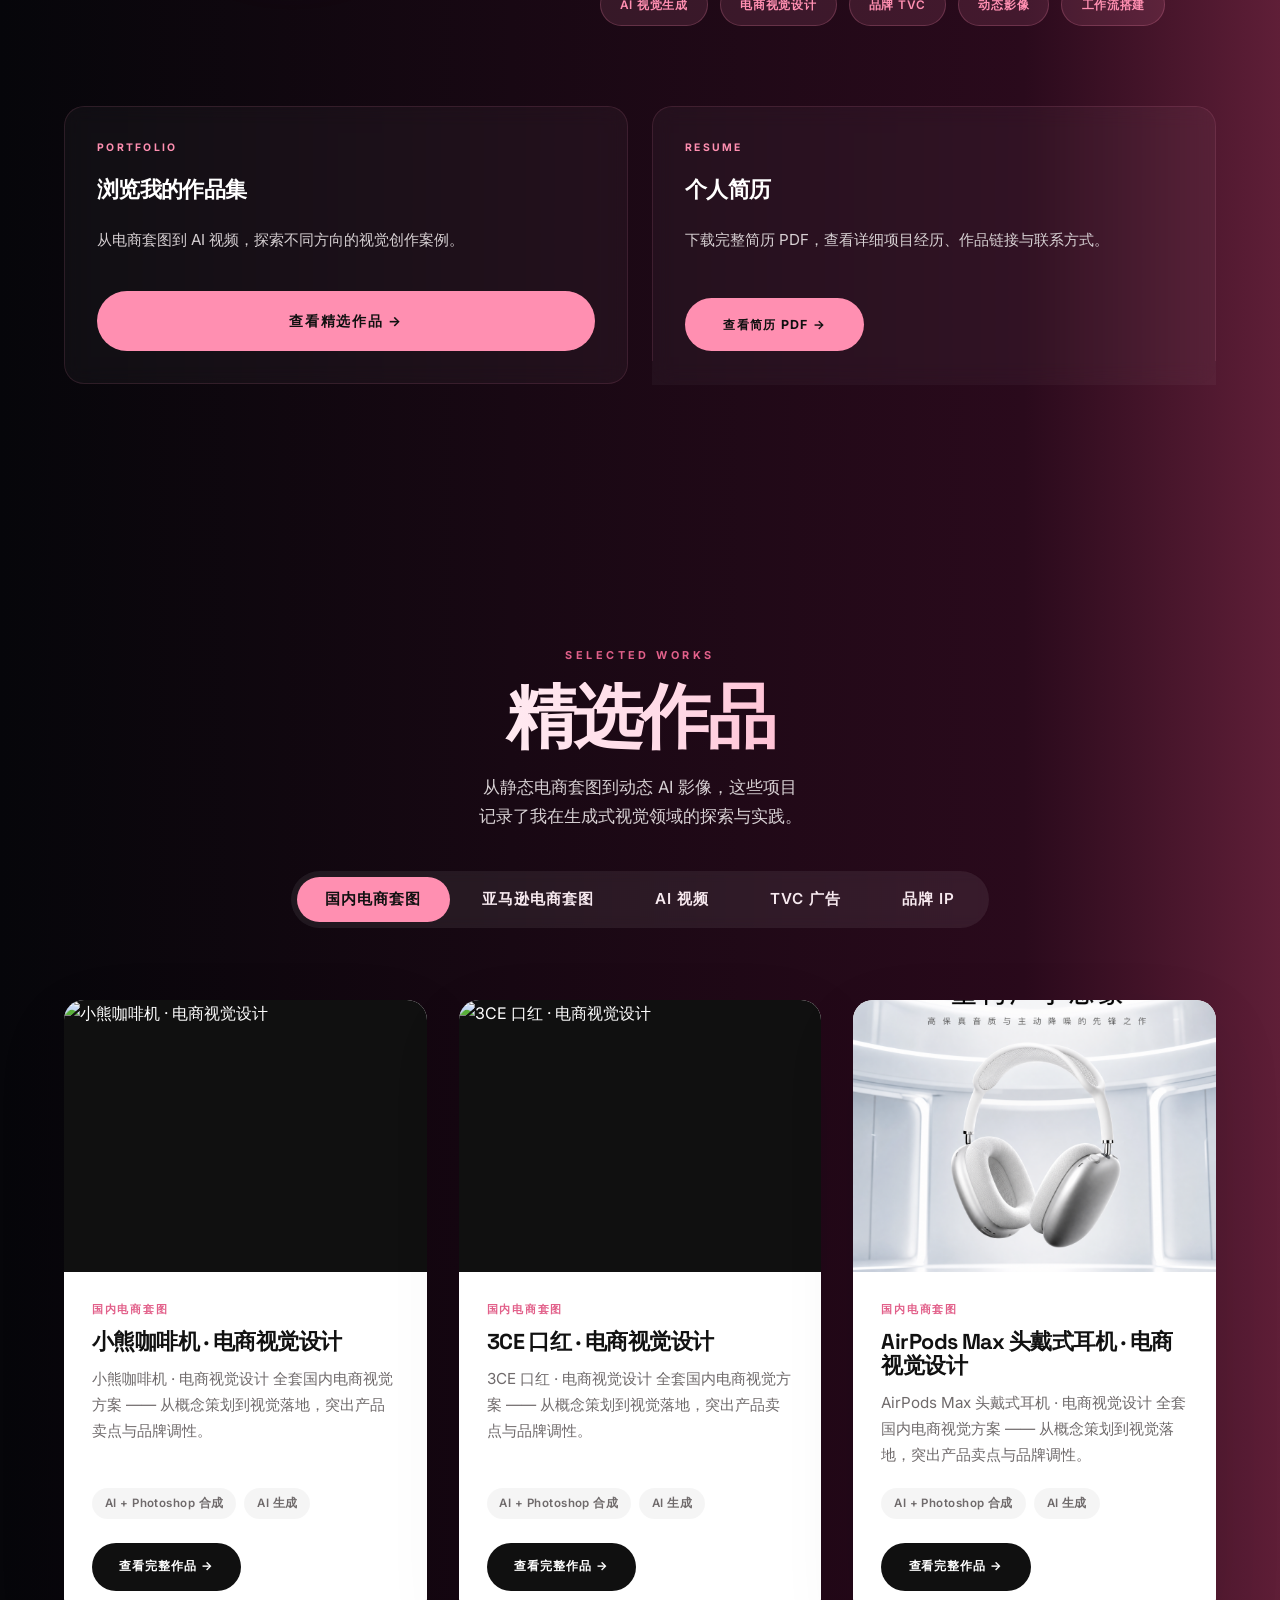
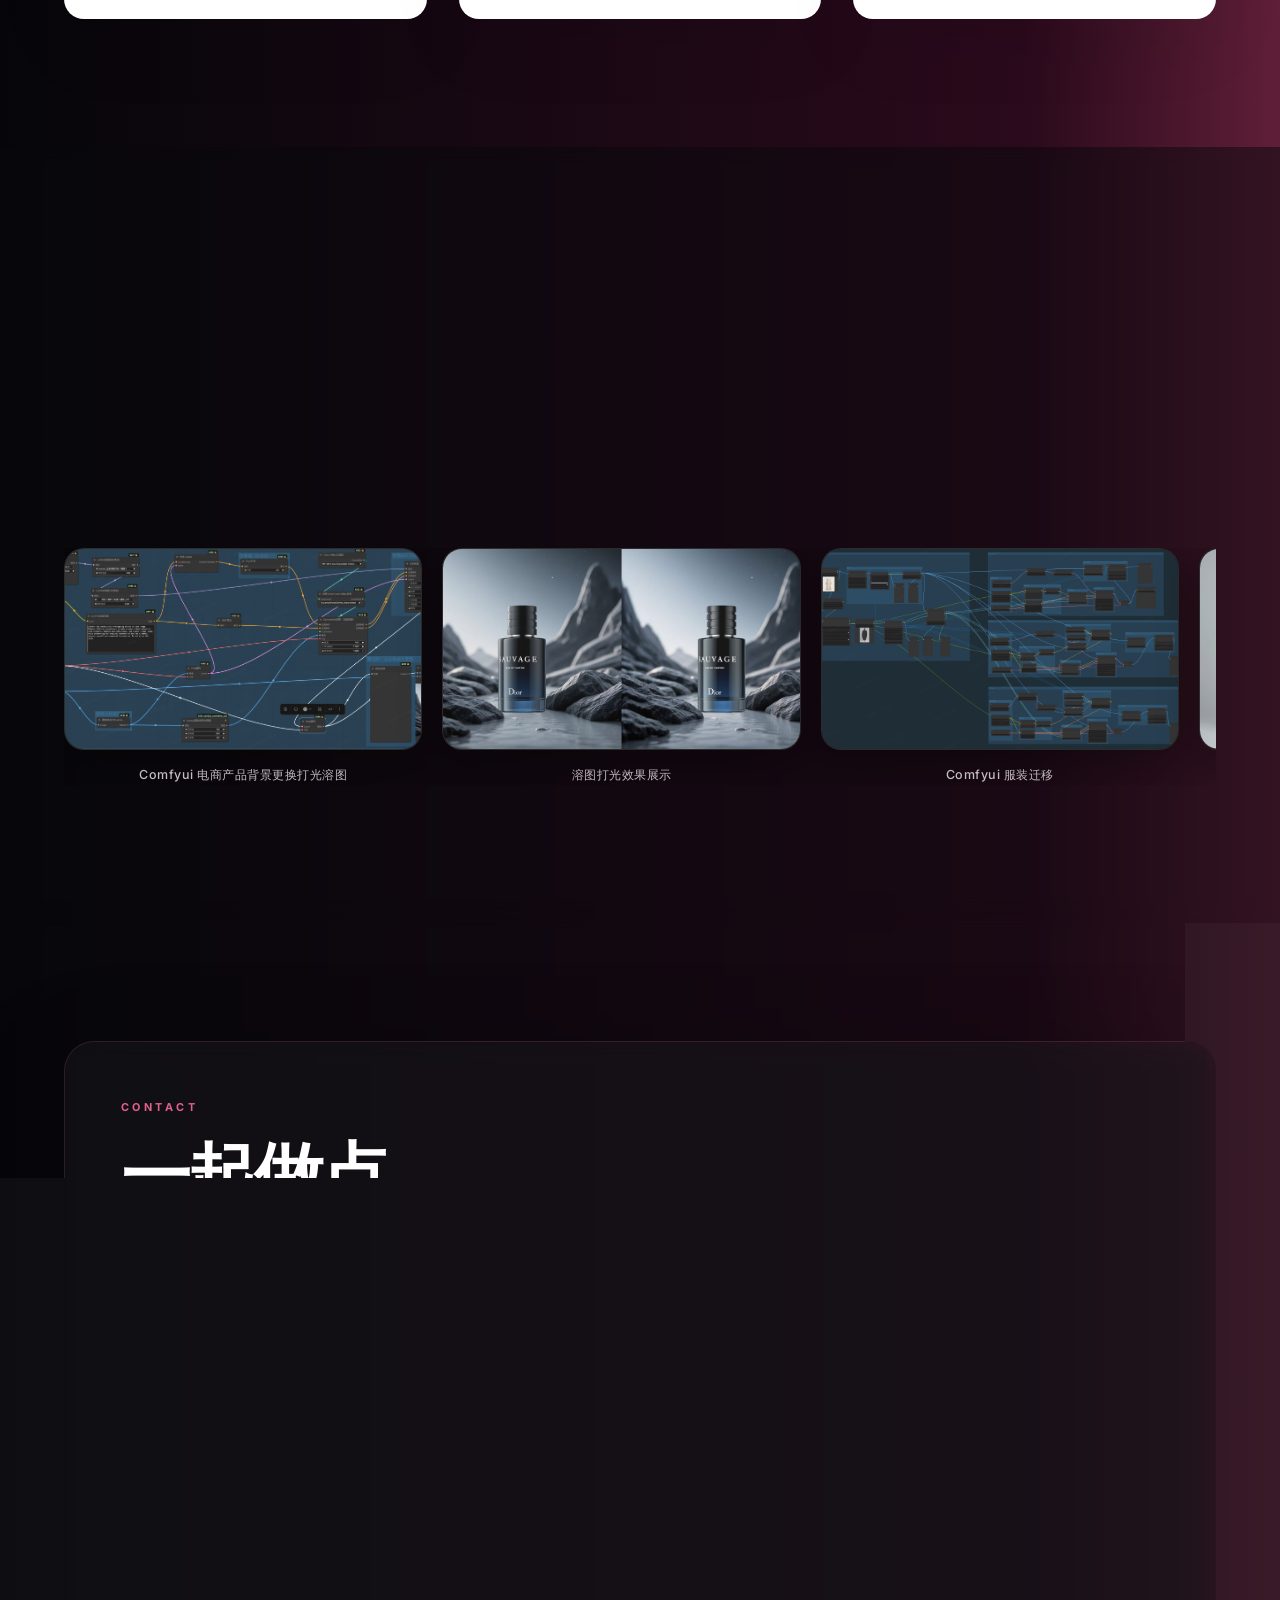
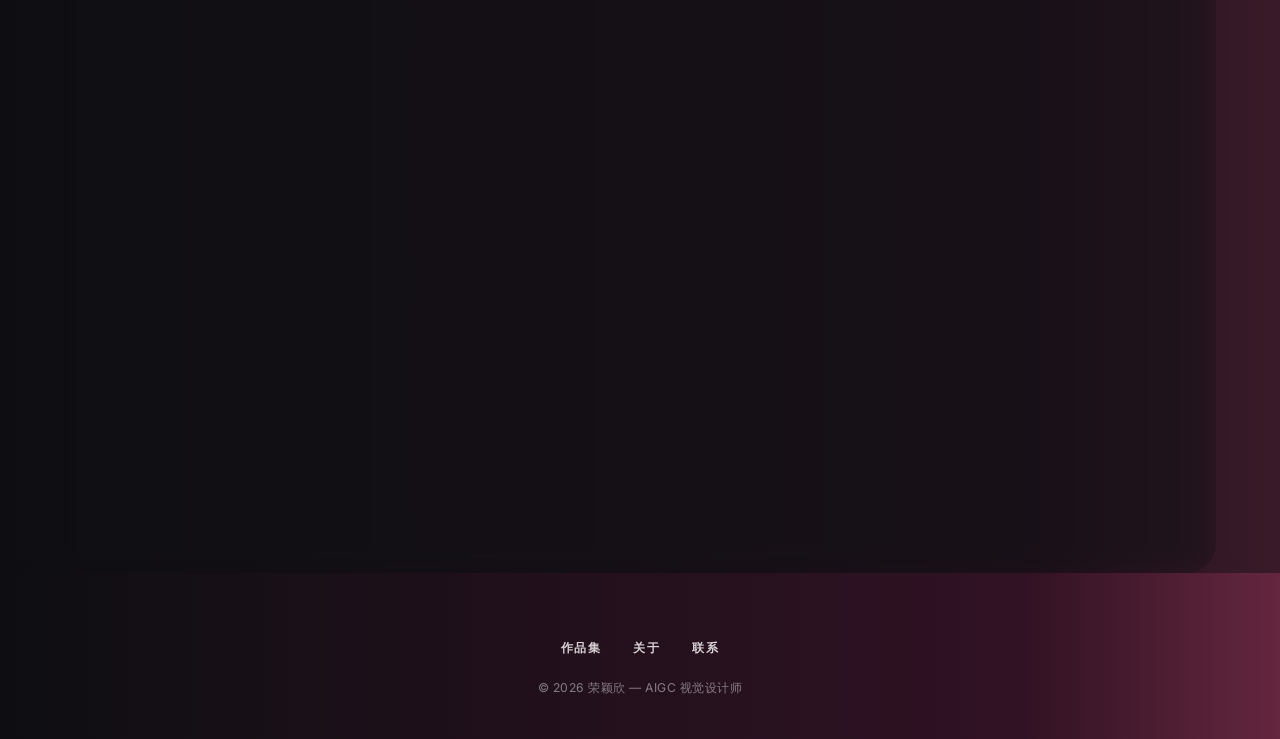
==== commit e121adf1: "perf: TVC广告5个视频压720p网页版+补封面，汉堡/华洋汽水不再黑屏加载" ====
--- a/index.html
+++ b/index.html
@@ -270,6 +270,6 @@
   <script src="assets/lib/gsap.min.js"></script>
   <script src="assets/lib/ScrollTrigger.min.js"></script>
   <script src="assets/fold-text.js"></script>
-  <script src="assets/app.js?v=29"></script>
+  <script src="assets/app.js?v=30"></script>
 </body>
 </html>
